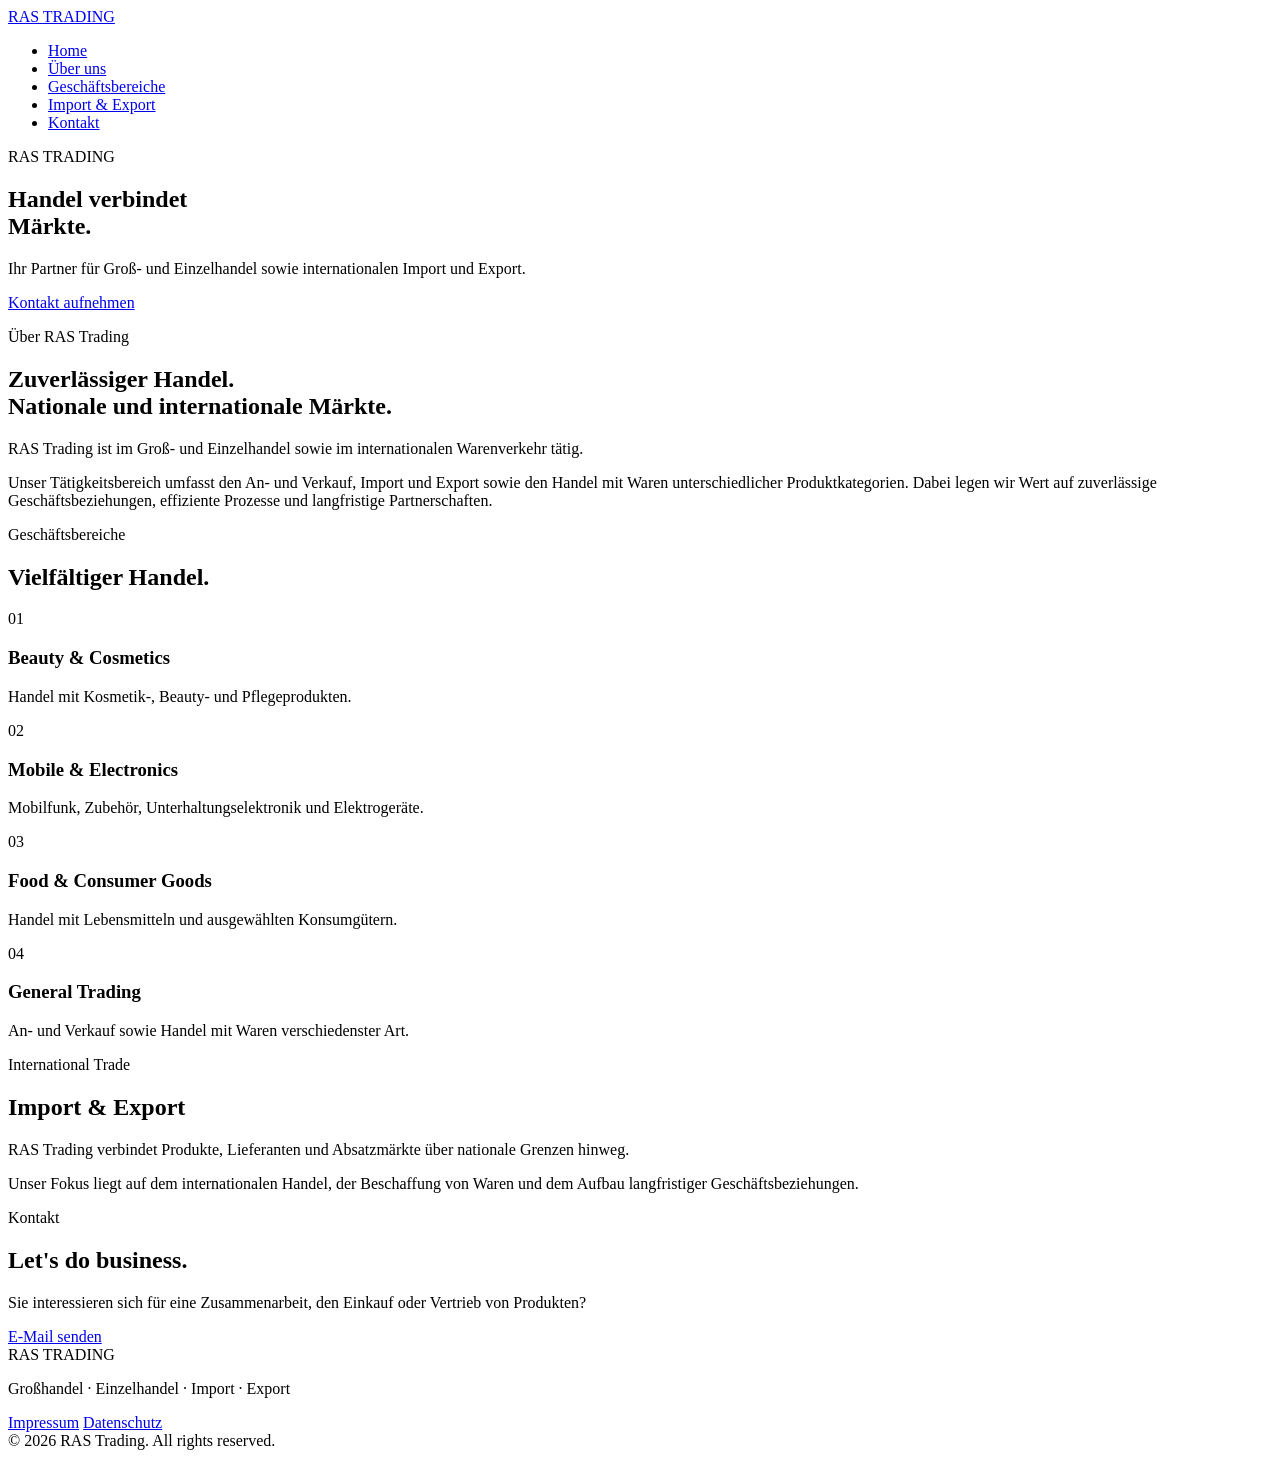
==== index.html @ a93b8334 "Update index.html" ====
<!DOCTYPE html>
<html lang="de">

<head>
    <meta charset="UTF-8">
    <meta name="viewport" content="width=device-width, initial-scale=1.0">

    <title>RAS Trading | Großhandel, Einzelhandel, Import & Export</title>

    <meta name="description"
          content="RAS Trading – Groß- und Einzelhandel sowie Import und Export von Kosmetik, Mobilfunk, Elektrogeräten, Lebensmitteln und Waren aller Art.">

    <link rel="stylesheet" href="css/style.css">
</head>

<body>

<header class="header">
    <div class="container nav">

        <a href="#" class="logo">
            RAS <span>TRADING</span>
        </a>

        <nav>
            <ul class="nav-links">
                <li><a href="#home">Home</a></li>
                <li><a href="#about">Über uns</a></li>
                <li><a href="#services">Geschäftsbereiche</a></li>
                <li><a href="#trade">Import & Export</a></li>
                <li><a href="#contact">Kontakt</a></li>
            </ul>
        </nav>

    </div>
</header>


<main>

    <!-- HERO -->

    <section id="home" class="hero">

        <div class="container hero-content">

            <p class="eyebrow">
                RAS TRADING
            </p>

            <h1>
                Handel verbindet<br>
                Märkte.
            </h1>

            <p class="hero-description">
                Ihr Partner für Groß- und Einzelhandel sowie
                internationalen Import und Export.
            </p>

            <a href="#contact" class="button">
                Kontakt aufnehmen
            </a>

        </div>

    </section>


    <!-- ABOUT -->

    <section id="about" class="section">

        <div class="container narrow">

            <p class="section-label">
                Über RAS Trading
            </p>

            <h2>
                Zuverlässiger Handel.<br>
                Nationale und internationale Märkte.
            </h2>

            <p class="large-text">
                RAS Trading ist im Groß- und Einzelhandel sowie im
                internationalen Warenverkehr tätig.
            </p>

            <p>
                Unser Tätigkeitsbereich umfasst den An- und Verkauf,
                Import und Export sowie den Handel mit Waren
                unterschiedlicher Produktkategorien. Dabei legen wir
                Wert auf zuverlässige Geschäftsbeziehungen,
                effiziente Prozesse und langfristige Partnerschaften.
            </p>

        </div>

    </section>


    <!-- SERVICES -->

    <section id="services" class="section light">

        <div class="container">

            <p class="section-label">
                Geschäftsbereiche
            </p>

            <h2>
                Vielfältiger Handel.
            </h2>


            <div class="cards">

                <div class="card">
                    <span class="card-number">01</span>
                    <h3>Beauty & Cosmetics</h3>
                    <p>
                        Handel mit Kosmetik-, Beauty- und Pflegeprodukten.
                    </p>
                </div>


                <div class="card">
                    <span class="card-number">02</span>
                    <h3>Mobile & Electronics</h3>
                    <p>
                        Mobilfunk, Zubehör, Unterhaltungselektronik
                        und Elektrogeräte.
                    </p>
                </div>


                <div class="card">
                    <span class="card-number">03</span>
                    <h3>Food & Consumer Goods</h3>
                    <p>
                        Handel mit Lebensmitteln und ausgewählten
                        Konsumgütern.
                    </p>
                </div>


                <div class="card">
                    <span class="card-number">04</span>
                    <h3>General Trading</h3>
                    <p>
                        An- und Verkauf sowie Handel mit Waren
                        verschiedenster Art.
                    </p>
                </div>

            </div>

        </div>

    </section>


    <!-- IMPORT EXPORT -->

    <section id="trade" class="trade-section">

        <div class="container trade-grid">

            <div>

                <p class="section-label light-label">
                    International Trade
                </p>

                <h2>
                    Import & Export
                </h2>

            </div>

            <div>

                <p>
                    RAS Trading verbindet Produkte, Lieferanten und
                    Absatzmärkte über nationale Grenzen hinweg.
                </p>

                <p>
                    Unser Fokus liegt auf dem internationalen Handel,
                    der Beschaffung von Waren und dem Aufbau
                    langfristiger Geschäftsbeziehungen.
                </p>

            </div>

        </div>

    </section>


    <!-- CONTACT -->

    <section id="contact" class="section contact">

        <div class="container narrow">

            <p class="section-label">
                Kontakt
            </p>

            <h2>
                Let's do business.
            </h2>

            <p class="large-text">
                Sie interessieren sich für eine Zusammenarbeit,
                den Einkauf oder Vertrieb von Produkten?
            </p>

            <a href="mailto:info@deine-domain.de"
               class="button dark-button">
                E-Mail senden
            </a>

        </div>

    </section>

</main>


<footer>

    <div class="container footer-content">

        <div>
            <div class="footer-logo">
                RAS TRADING
            </div>

            <p>
                Großhandel · Einzelhandel · Import · Export
            </p>
        </div>


        <div class="footer-links">
            <a href="impressum.html">Impressum</a>
            <a href="datenschutz.html">Datenschutz</a>
        </div>

    </div>


    <div class="container copyright">
        © 2026 RAS Trading. All rights reserved.
    </div>

</footer>

</body>
</html>
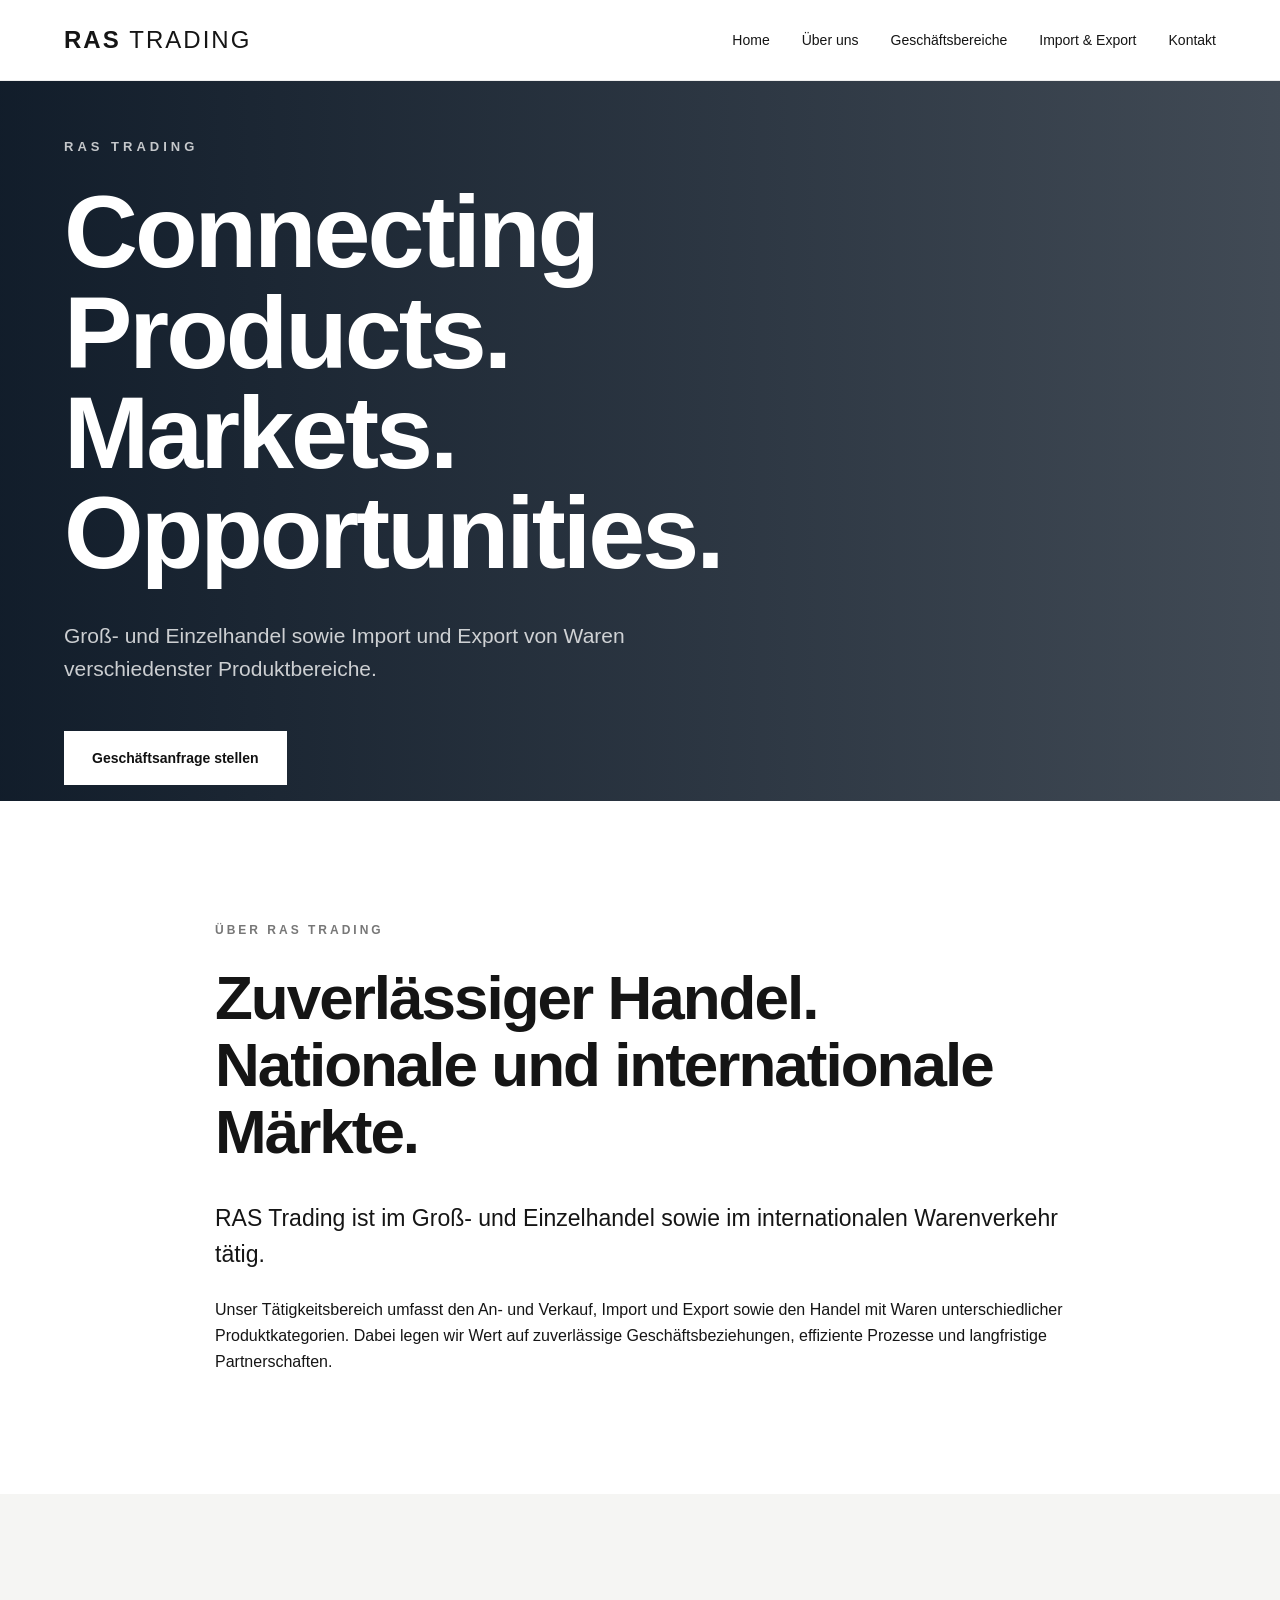
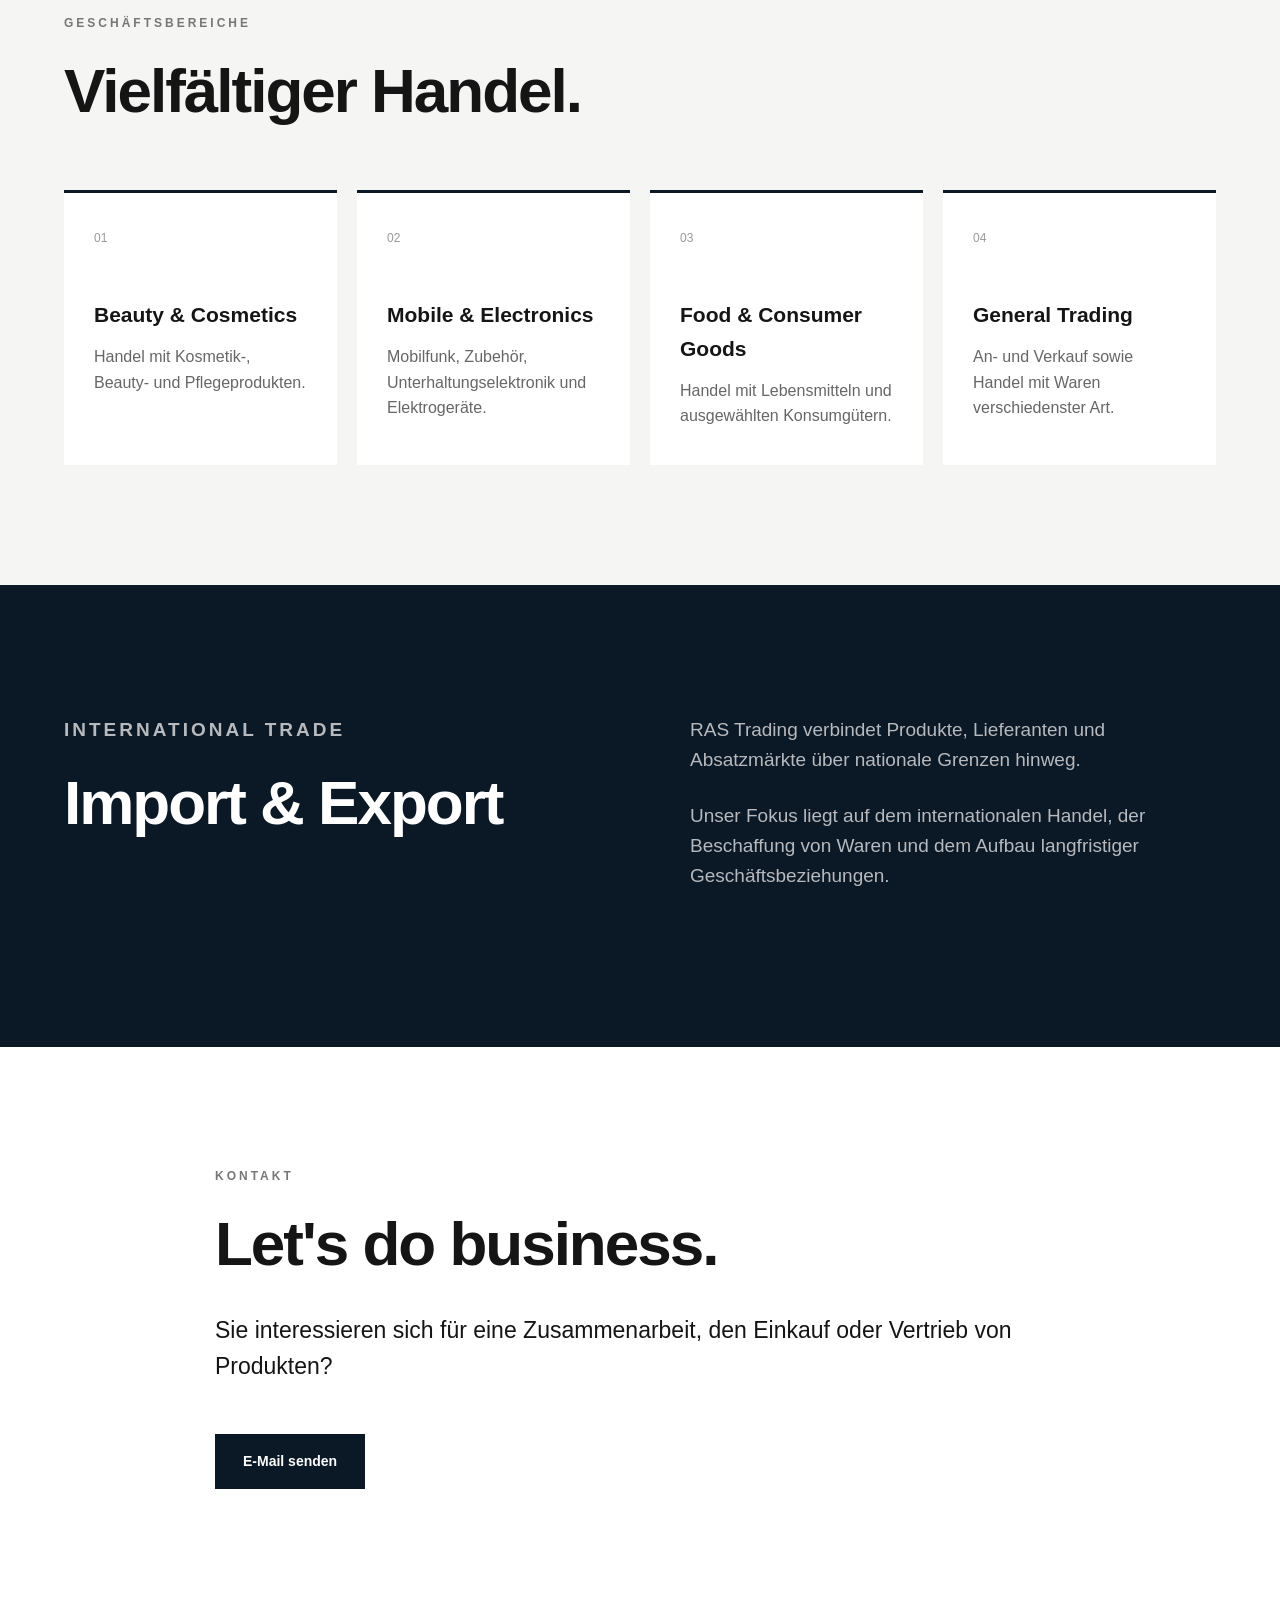
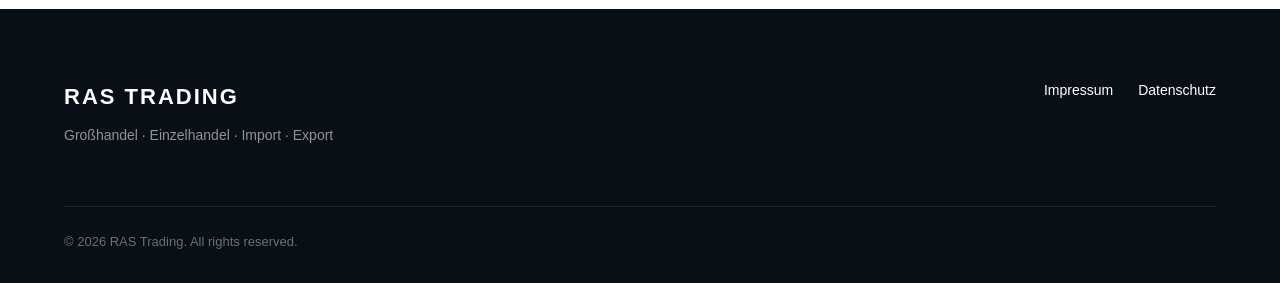
==== commit 691d7a82: "Update index.html" ====
--- a/index.html
+++ b/index.html
@@ -49,17 +49,17 @@
             </p>
 
             <h1>
-                Handel verbindet<br>
-                Märkte.
+                Connecting Products.<br>
+                Markets. Opportunities.
             </h1>
 
             <p class="hero-description">
-                Ihr Partner für Groß- und Einzelhandel sowie
-                internationalen Import und Export.
+                Groß- und Einzelhandel sowie Import und Export
+                von Waren verschiedenster Produktbereiche.
             </p>
 
             <a href="#contact" class="button">
-                Kontakt aufnehmen
+                Geschäftsanfrage stellen
             </a>
 
         </div>
--- a/css/style.css
+++ b/css/style.css
@@ -0,0 +1,417 @@
+/* ===============================
+   BASIC SETTINGS
+================================ */
+
+* {
+    margin: 0;
+    padding: 0;
+    box-sizing: border-box;
+}
+
+html {
+    scroll-behavior: smooth;
+}
+
+body {
+    font-family: Arial, Helvetica, sans-serif;
+    color: #151515;
+    background: #ffffff;
+    line-height: 1.6;
+}
+
+a {
+    text-decoration: none;
+    color: inherit;
+}
+
+.container {
+    width: min(1180px, 90%);
+    margin: 0 auto;
+}
+
+.narrow {
+    max-width: 850px;
+}
+
+
+/* ===============================
+   HEADER
+================================ */
+
+.header {
+    position: sticky;
+    top: 0;
+    width: 100%;
+    z-index: 1000;
+
+    background: rgba(255, 255, 255, 0.96);
+    border-bottom: 1px solid #eeeeee;
+}
+
+.nav {
+    height: 80px;
+
+    display: flex;
+    align-items: center;
+    justify-content: space-between;
+}
+
+.logo {
+    font-size: 24px;
+    font-weight: 700;
+    letter-spacing: 2px;
+}
+
+.logo span {
+    font-weight: 400;
+}
+
+.nav-links {
+    display: flex;
+    gap: 32px;
+    list-style: none;
+}
+
+.nav-links a {
+    font-size: 14px;
+    font-weight: 500;
+}
+
+.nav-links a:hover {
+    opacity: 0.6;
+}
+
+
+/* ===============================
+   HERO
+================================ */
+
+.hero {
+    min-height: 720px;
+
+    display: flex;
+    align-items: center;
+
+    background:
+        linear-gradient(
+            90deg,
+            rgba(8, 20, 34, 0.96),
+            rgba(8, 20, 34, 0.77)
+        );
+
+    color: white;
+}
+
+.hero-content {
+    padding-top: 40px;
+}
+
+.eyebrow {
+    font-size: 13px;
+    font-weight: 600;
+    letter-spacing: 4px;
+
+    margin-bottom: 25px;
+
+    opacity: 0.75;
+}
+
+.hero h1 {
+    font-size: clamp(55px, 8vw, 105px);
+    line-height: 0.98;
+    letter-spacing: -3px;
+
+    max-width: 900px;
+
+    margin-bottom: 35px;
+}
+
+.hero-description {
+    font-size: 21px;
+
+    max-width: 620px;
+
+    color: rgba(255,255,255,0.78);
+
+    margin-bottom: 45px;
+}
+
+
+/* ===============================
+   BUTTONS
+================================ */
+
+.button {
+    display: inline-block;
+
+    background: white;
+    color: #111;
+
+    padding: 16px 28px;
+
+    font-size: 14px;
+    font-weight: 600;
+
+    transition: 0.2s;
+}
+
+.button:hover {
+    transform: translateY(-2px);
+}
+
+.dark-button {
+    background: #0b1826;
+    color: white;
+
+    margin-top: 25px;
+}
+
+
+/* ===============================
+   SECTIONS
+================================ */
+
+.section {
+    padding: 120px 0;
+}
+
+.light {
+    background: #f5f5f3;
+}
+
+.section-label {
+    text-transform: uppercase;
+
+    font-size: 12px;
+    font-weight: 600;
+
+    letter-spacing: 3px;
+
+    margin-bottom: 25px;
+
+    color: #777;
+}
+
+.section h2,
+.trade-section h2 {
+    font-size: clamp(38px, 5vw, 62px);
+
+    line-height: 1.08;
+
+    letter-spacing: -2px;
+
+    margin-bottom: 35px;
+}
+
+.large-text {
+    font-size: 23px;
+
+    line-height: 1.55;
+
+    margin-bottom: 25px;
+}
+
+
+/* ===============================
+   CARDS
+================================ */
+
+.cards {
+    display: grid;
+
+    grid-template-columns:
+        repeat(4, 1fr);
+
+    gap: 20px;
+
+    margin-top: 65px;
+}
+
+.card {
+    background: white;
+
+    padding: 36px 30px;
+
+    min-height: 260px;
+
+    border-top: 3px solid #0b1826;
+
+    transition: 0.25s;
+}
+
+.card:hover {
+    transform: translateY(-6px);
+}
+
+.card-number {
+    display: block;
+
+    font-size: 12px;
+
+    color: #999;
+
+    margin-bottom: 50px;
+}
+
+.card h3 {
+    font-size: 21px;
+
+    margin-bottom: 12px;
+}
+
+.card p {
+    color: #666;
+}
+
+
+/* ===============================
+   TRADE SECTION
+================================ */
+
+.trade-section {
+    background: #0b1826;
+
+    color: white;
+
+    padding: 130px 0;
+}
+
+.trade-grid {
+    display: grid;
+
+    grid-template-columns: 1fr 1fr;
+
+    gap: 100px;
+}
+
+.trade-grid p {
+    font-size: 19px;
+
+    color: rgba(255,255,255,0.7);
+
+    margin-bottom: 25px;
+}
+
+.light-label {
+    color: rgba(255,255,255,0.5);
+}
+
+
+/* ===============================
+   CONTACT
+================================ */
+
+.contact {
+    text-align: left;
+}
+
+
+/* ===============================
+   FOOTER
+================================ */
+
+footer {
+    background: #090f16;
+
+    color: white;
+
+    padding: 70px 0 30px;
+}
+
+.footer-content {
+    display: flex;
+
+    justify-content: space-between;
+
+    gap: 40px;
+
+    margin-bottom: 60px;
+}
+
+.footer-logo {
+    font-size: 22px;
+
+    font-weight: bold;
+
+    letter-spacing: 2px;
+
+    margin-bottom: 10px;
+}
+
+footer p {
+    color: rgba(255,255,255,0.55);
+
+    font-size: 14px;
+}
+
+.footer-links {
+    display: flex;
+
+    gap: 25px;
+
+    font-size: 14px;
+}
+
+.copyright {
+    padding-top: 25px;
+
+    border-top:
+        1px solid rgba(255,255,255,0.1);
+
+    color: rgba(255,255,255,0.4);
+
+    font-size: 13px;
+}
+
+
+/* ===============================
+   RESPONSIVE
+================================ */
+
+@media (max-width: 900px) {
+
+    .cards {
+        grid-template-columns:
+            repeat(2, 1fr);
+    }
+
+    .trade-grid {
+        grid-template-columns: 1fr;
+
+        gap: 30px;
+    }
+
+}
+
+
+@media (max-width: 700px) {
+
+    .nav-links {
+        display: none;
+    }
+
+    .nav {
+        height: 65px;
+    }
+
+    .hero {
+        min-height: 620px;
+    }
+
+    .hero h1 {
+        letter-spacing: -2px;
+    }
+
+    .section {
+        padding: 80px 0;
+    }
+
+    .cards {
+        grid-template-columns: 1fr;
+    }
+
+    .footer-content {
+        flex-direction: column;
+    }
+
+}
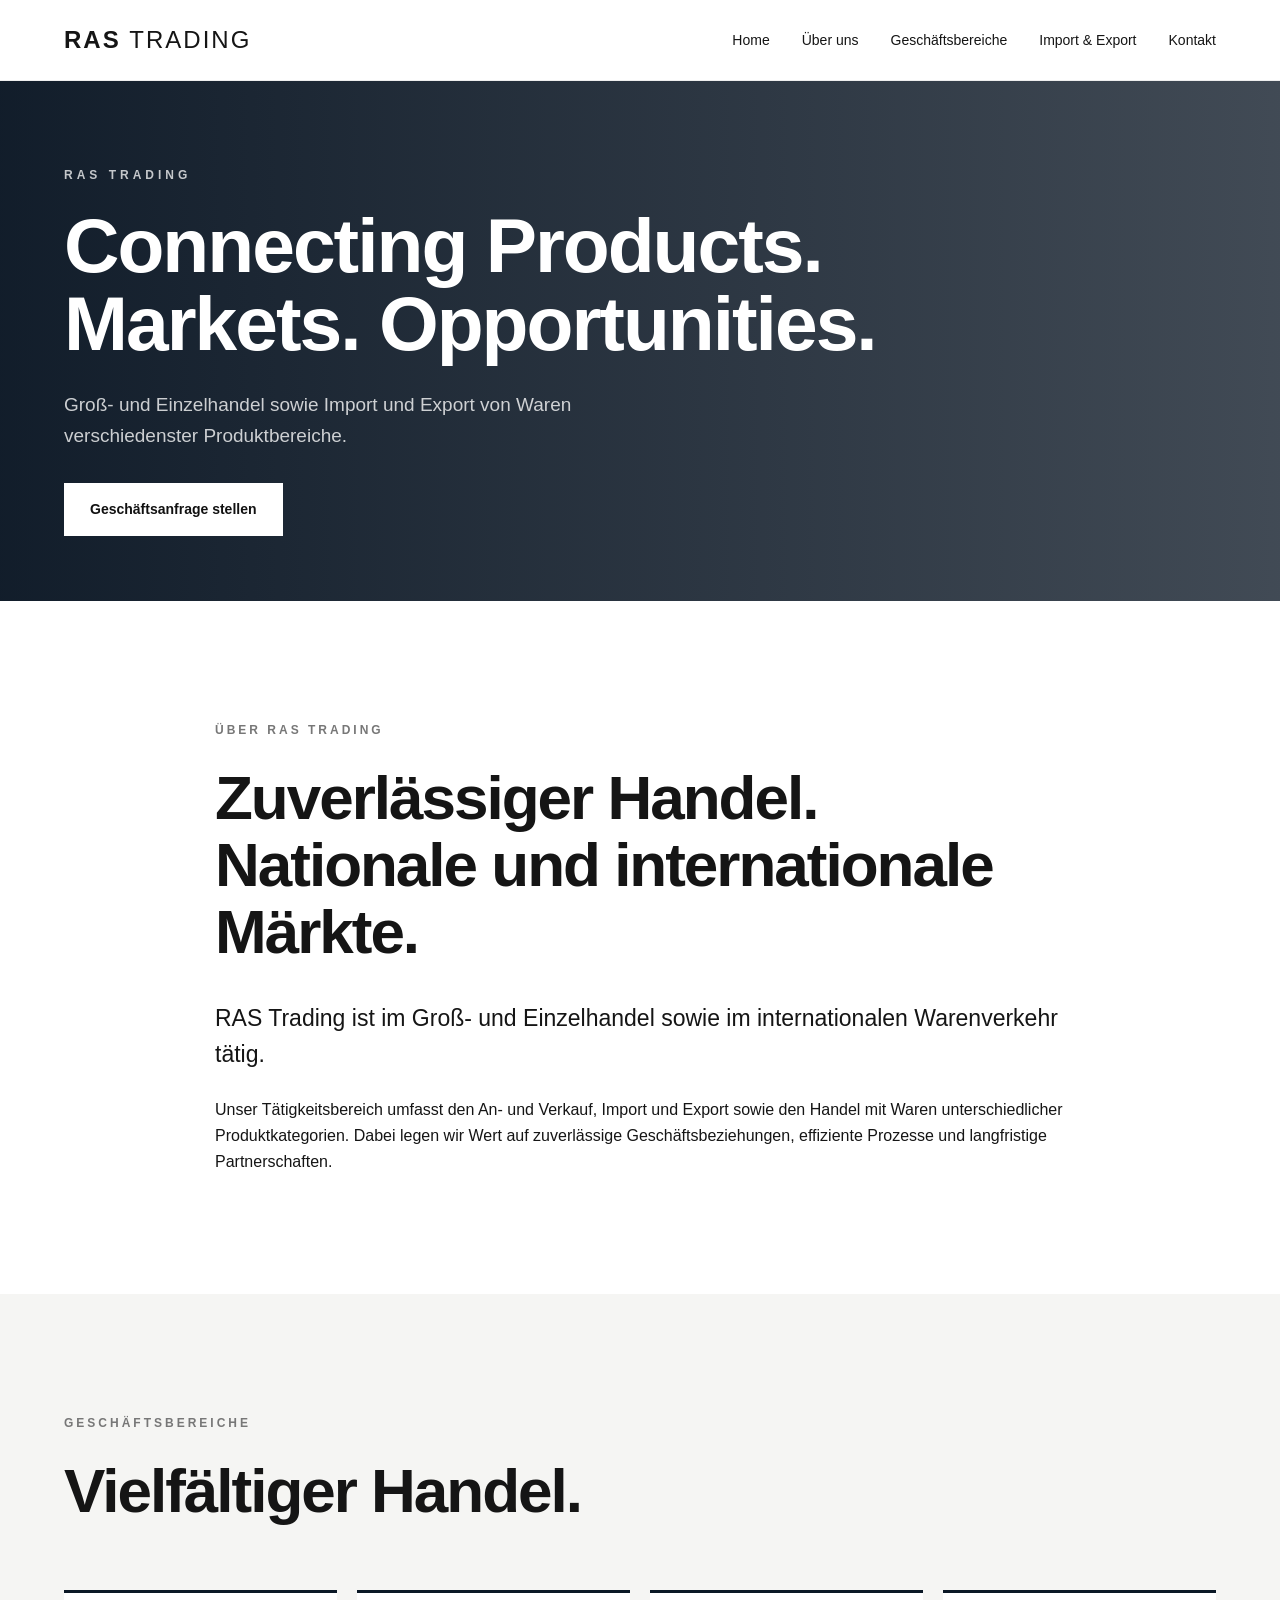
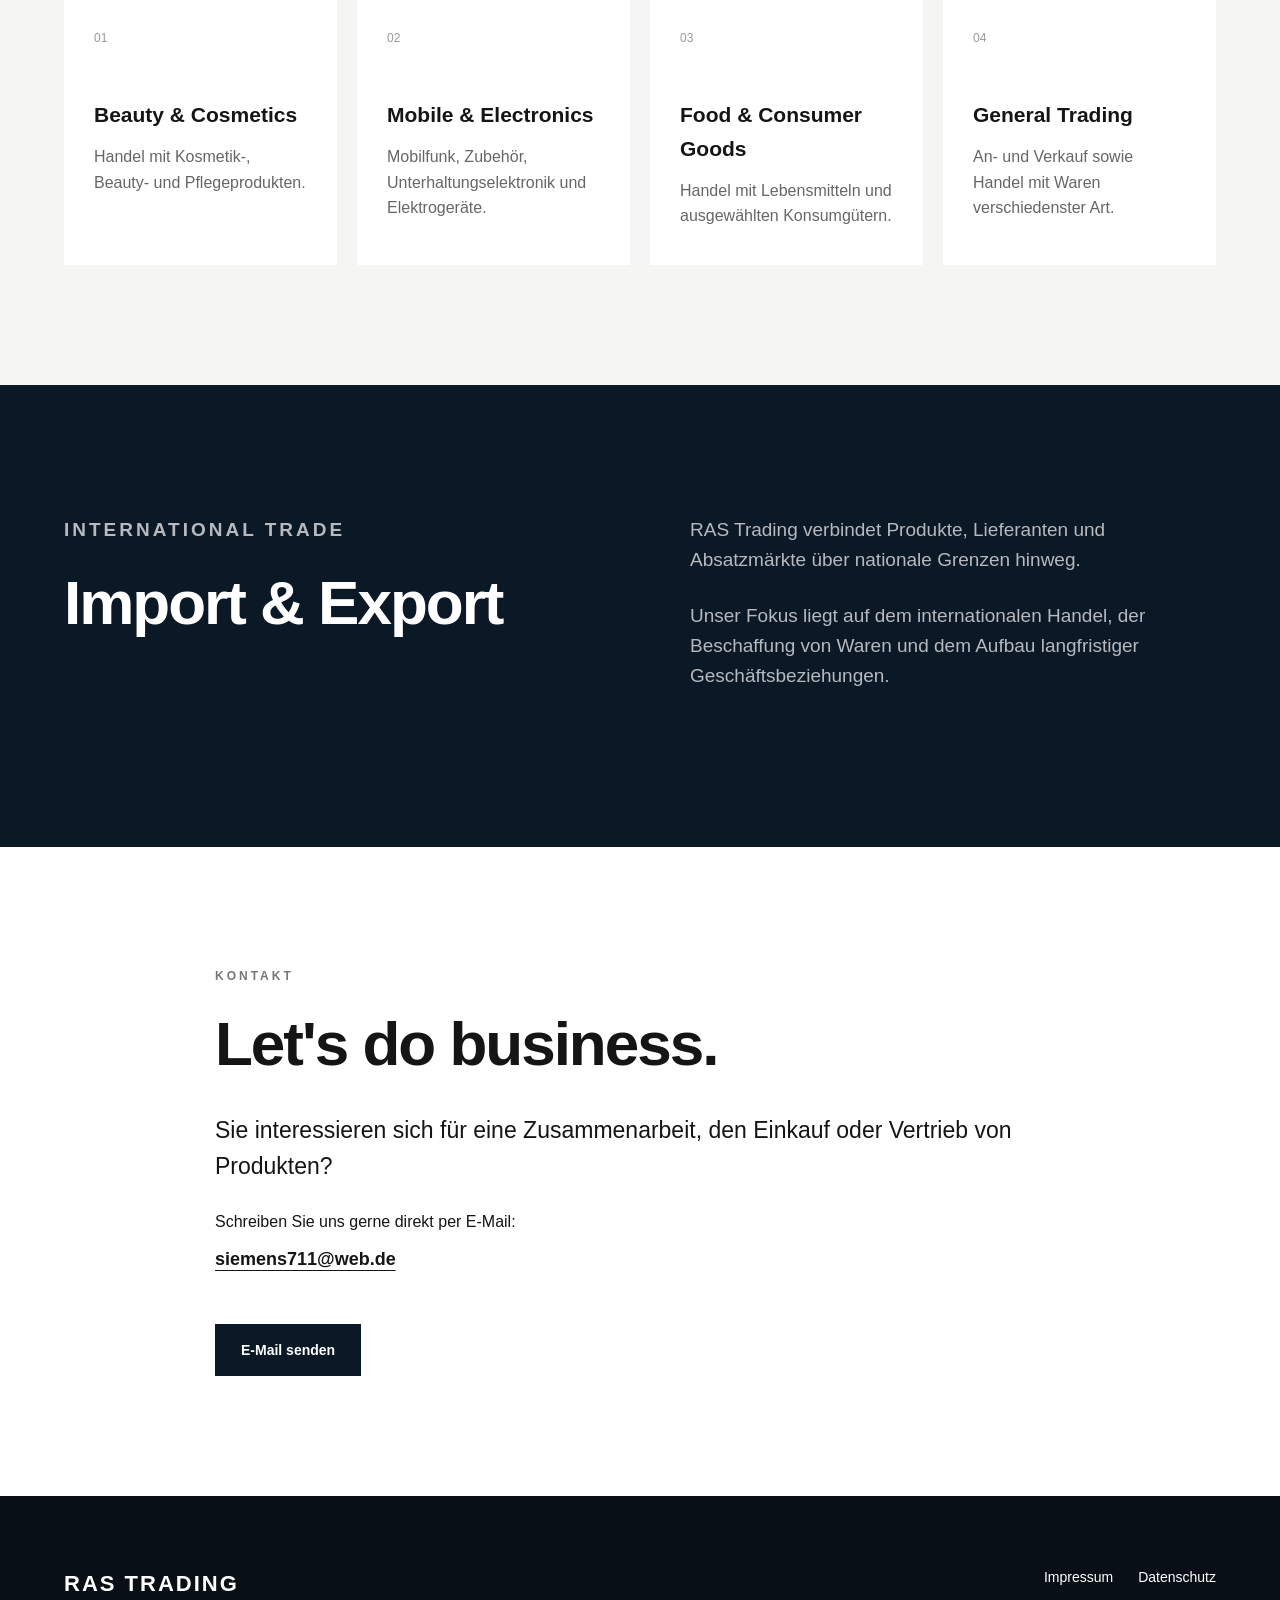
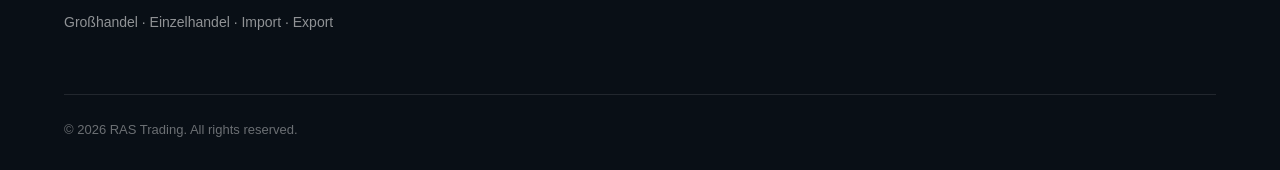
==== commit 80ba52ce: "Update index.html" ====
--- a/index.html
+++ b/index.html
@@ -16,9 +16,10 @@
 <body>
 
 <header class="header">
+
     <div class="container nav">
 
-        <a href="#" class="logo">
+        <a href="#home" class="logo">
             RAS <span>TRADING</span>
         </a>
 
@@ -33,6 +34,7 @@
         </nav>
 
     </div>
+
 </header>
 
 
@@ -114,12 +116,13 @@
                 Vielfältiger Handel.
             </h2>
 
-
             <div class="cards">
 
                 <div class="card">
                     <span class="card-number">01</span>
+
                     <h3>Beauty & Cosmetics</h3>
+
                     <p>
                         Handel mit Kosmetik-, Beauty- und Pflegeprodukten.
                     </p>
@@ -128,7 +131,9 @@
 
                 <div class="card">
                     <span class="card-number">02</span>
+
                     <h3>Mobile & Electronics</h3>
+
                     <p>
                         Mobilfunk, Zubehör, Unterhaltungselektronik
                         und Elektrogeräte.
@@ -138,7 +143,9 @@
 
                 <div class="card">
                     <span class="card-number">03</span>
+
                     <h3>Food & Consumer Goods</h3>
+
                     <p>
                         Handel mit Lebensmitteln und ausgewählten
                         Konsumgütern.
@@ -148,7 +155,9 @@
 
                 <div class="card">
                     <span class="card-number">04</span>
+
                     <h3>General Trading</h3>
+
                     <p>
                         An- und Verkauf sowie Handel mit Waren
                         verschiedenster Art.
@@ -162,7 +171,7 @@
     </section>
 
 
-    <!-- IMPORT EXPORT -->
+    <!-- IMPORT & EXPORT -->
 
     <section id="trade" class="trade-section">
 
@@ -179,6 +188,7 @@
                 </h2>
 
             </div>
+
 
             <div>
 
@@ -219,8 +229,26 @@
                 den Einkauf oder Vertrieb von Produkten?
             </p>
 
-            <a href="mailto:info@deine-domain.de"
-               class="button dark-button">
+            <p>
+                Schreiben Sie uns gerne direkt per E-Mail:
+            </p>
+
+            <p style="margin-top: 10px; margin-bottom: 25px;">
+
+                <a
+                    href="mailto:siemens711@web.de"
+                    style="font-size: 18px; font-weight: 600; text-decoration: underline; text-underline-offset: 5px;"
+                >
+                    siemens711@web.de
+                </a>
+
+            </p>
+
+
+            <a
+                href="mailto:siemens711@web.de?subject=Geschäftsanfrage%20an%20RAS%20Trading"
+                class="button dark-button"
+            >
                 E-Mail senden
             </a>
 
@@ -236,6 +264,7 @@
     <div class="container footer-content">
 
         <div>
+
             <div class="footer-logo">
                 RAS TRADING
             </div>
@@ -243,12 +272,20 @@
             <p>
                 Großhandel · Einzelhandel · Import · Export
             </p>
+
         </div>
 
 
         <div class="footer-links">
-            <a href="impressum.html">Impressum</a>
-            <a href="datenschutz.html">Datenschutz</a>
+
+            <a href="impressum.html">
+                Impressum
+            </a>
+
+            <a href="datenschutz.html">
+                Datenschutz
+            </a>
+
         </div>
 
     </div>
@@ -260,5 +297,7 @@
 
 </footer>
 
+
 </body>
+
 </html>
--- a/css/style.css
+++ b/css/style.css
@@ -87,7 +87,7 @@
 ================================ */
 
 .hero {
-    min-height: 720px;
+    min-height: 520px;
 
     display: flex;
     align-items: center;
@@ -103,37 +103,37 @@
 }
 
 .hero-content {
-    padding-top: 40px;
+    padding-top: 20px;
 }
 
 .eyebrow {
-    font-size: 13px;
+    font-size: 12px;
     font-weight: 600;
     letter-spacing: 4px;
 
-    margin-bottom: 25px;
+    margin-bottom: 20px;
 
     opacity: 0.75;
 }
 
 .hero h1 {
-    font-size: clamp(55px, 8vw, 105px);
-    line-height: 0.98;
-    letter-spacing: -3px;
+    font-size: clamp(42px, 6vw, 78px);
+    line-height: 1.02;
+    letter-spacing: -2px;
 
     max-width: 900px;
 
-    margin-bottom: 35px;
+    margin-bottom: 28px;
 }
 
 .hero-description {
-    font-size: 21px;
+    font-size: 19px;
 
     max-width: 620px;
 
-    color: rgba(255,255,255,0.78);
-
-    margin-bottom: 45px;
+    color: rgba(255, 255, 255, 0.78);
+
+    margin-bottom: 32px;
 }
 
 
@@ -147,7 +147,7 @@
     background: white;
     color: #111;
 
-    padding: 16px 28px;
+    padding: 15px 26px;
 
     font-size: 14px;
     font-weight: 600;
@@ -219,8 +219,7 @@
 .cards {
     display: grid;
 
-    grid-template-columns:
-        repeat(4, 1fr);
+    grid-template-columns: repeat(4, 1fr);
 
     gap: 20px;
 
@@ -287,13 +286,13 @@
 .trade-grid p {
     font-size: 19px;
 
-    color: rgba(255,255,255,0.7);
+    color: rgba(255, 255, 255, 0.7);
 
     margin-bottom: 25px;
 }
 
 .light-label {
-    color: rgba(255,255,255,0.5);
+    color: rgba(255, 255, 255, 0.5);
 }
 
 
@@ -339,7 +338,7 @@
 }
 
 footer p {
-    color: rgba(255,255,255,0.55);
+    color: rgba(255, 255, 255, 0.55);
 
     font-size: 14px;
 }
@@ -355,10 +354,9 @@
 .copyright {
     padding-top: 25px;
 
-    border-top:
-        1px solid rgba(255,255,255,0.1);
-
-    color: rgba(255,255,255,0.4);
+    border-top: 1px solid rgba(255, 255, 255, 0.1);
+
+    color: rgba(255, 255, 255, 0.4);
 
     font-size: 13px;
 }
@@ -371,8 +369,7 @@
 @media (max-width: 900px) {
 
     .cards {
-        grid-template-columns:
-            repeat(2, 1fr);
+        grid-template-columns: repeat(2, 1fr);
     }
 
     .trade-grid {
@@ -395,11 +392,16 @@
     }
 
     .hero {
-        min-height: 620px;
+        min-height: 460px;
     }
 
     .hero h1 {
-        letter-spacing: -2px;
+        font-size: clamp(38px, 11vw, 56px);
+        letter-spacing: -1.5px;
+    }
+
+    .hero-description {
+        font-size: 17px;
     }
 
     .section {
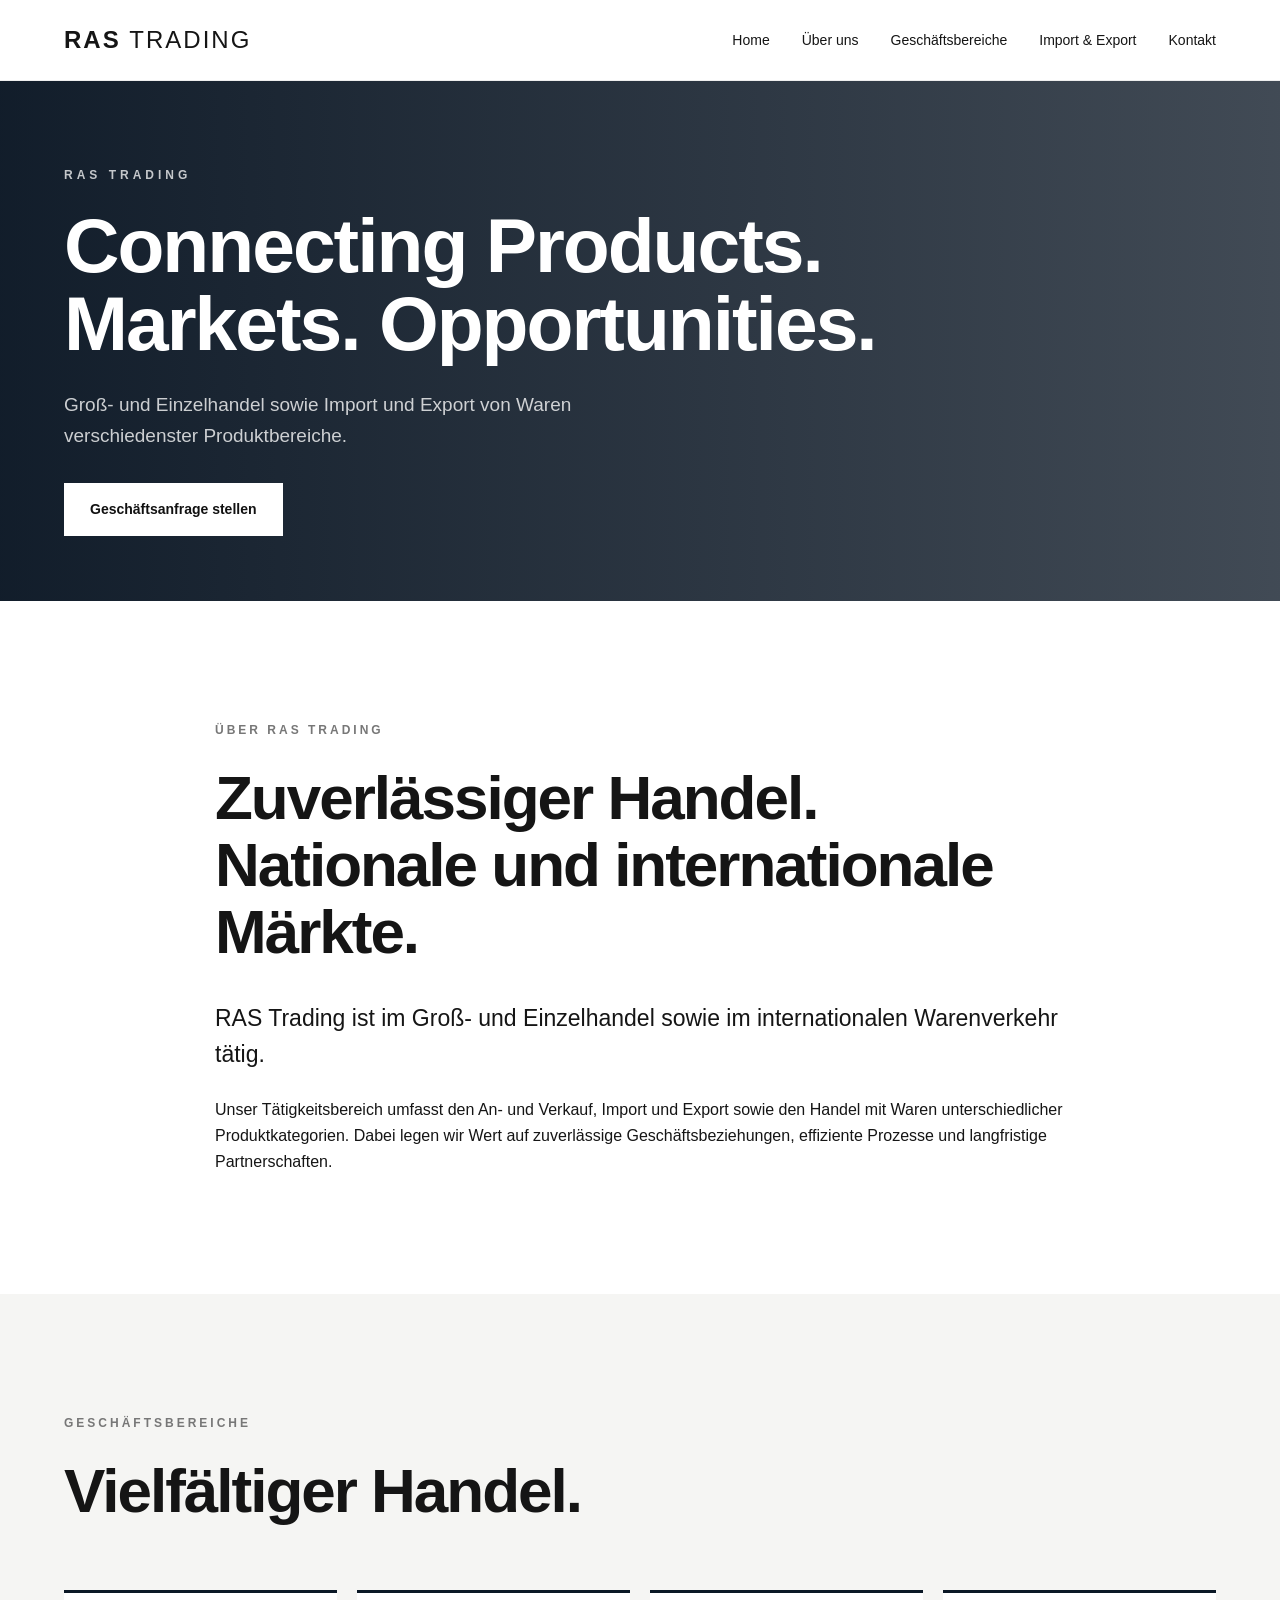
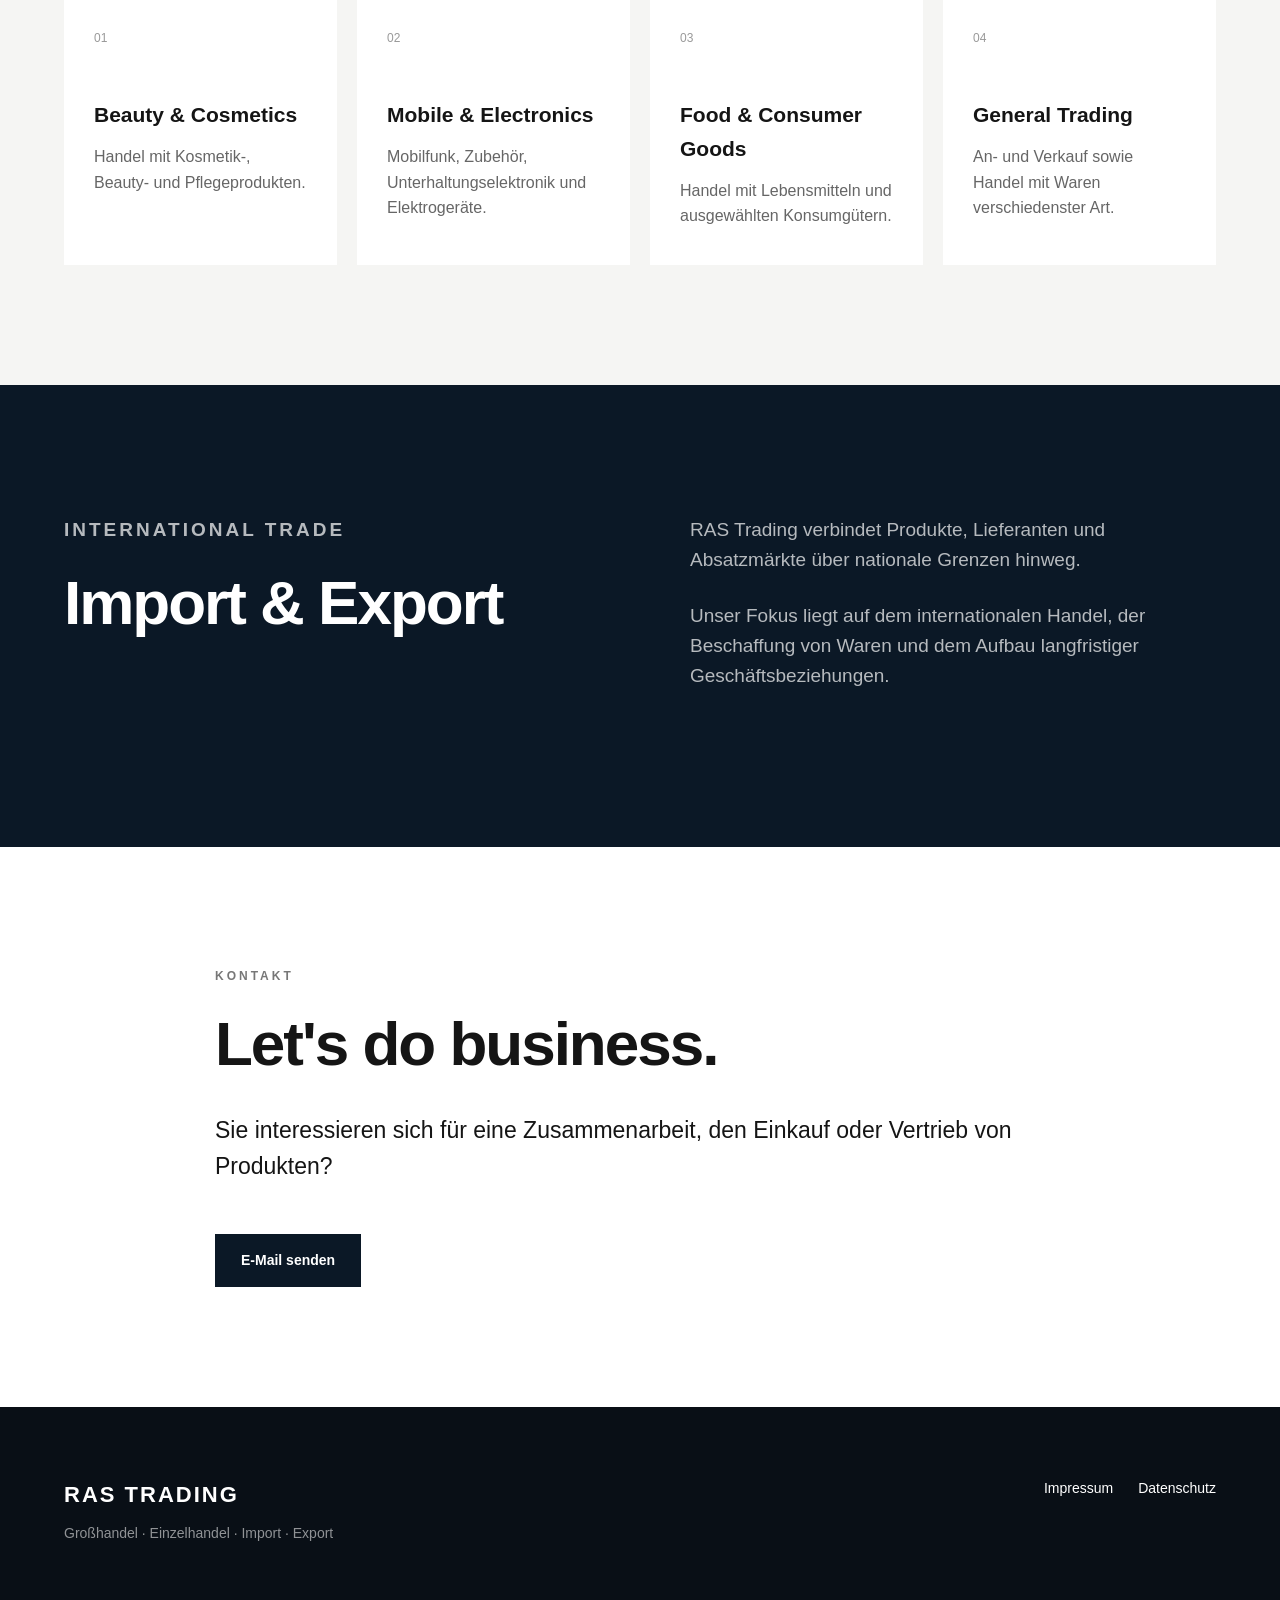
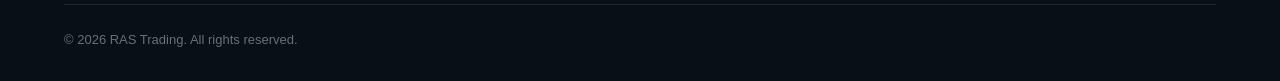
==== commit 22485da0: "Update index.html" ====
--- a/index.html
+++ b/index.html
@@ -229,22 +229,6 @@
                 den Einkauf oder Vertrieb von Produkten?
             </p>
 
-            <p>
-                Schreiben Sie uns gerne direkt per E-Mail:
-            </p>
-
-            <p style="margin-top: 10px; margin-bottom: 25px;">
-
-                <a
-                    href="mailto:siemens711@web.de"
-                    style="font-size: 18px; font-weight: 600; text-decoration: underline; text-underline-offset: 5px;"
-                >
-                    siemens711@web.de
-                </a>
-
-            </p>
-
-
             <a
                 href="mailto:siemens711@web.de?subject=Geschäftsanfrage%20an%20RAS%20Trading"
                 class="button dark-button"
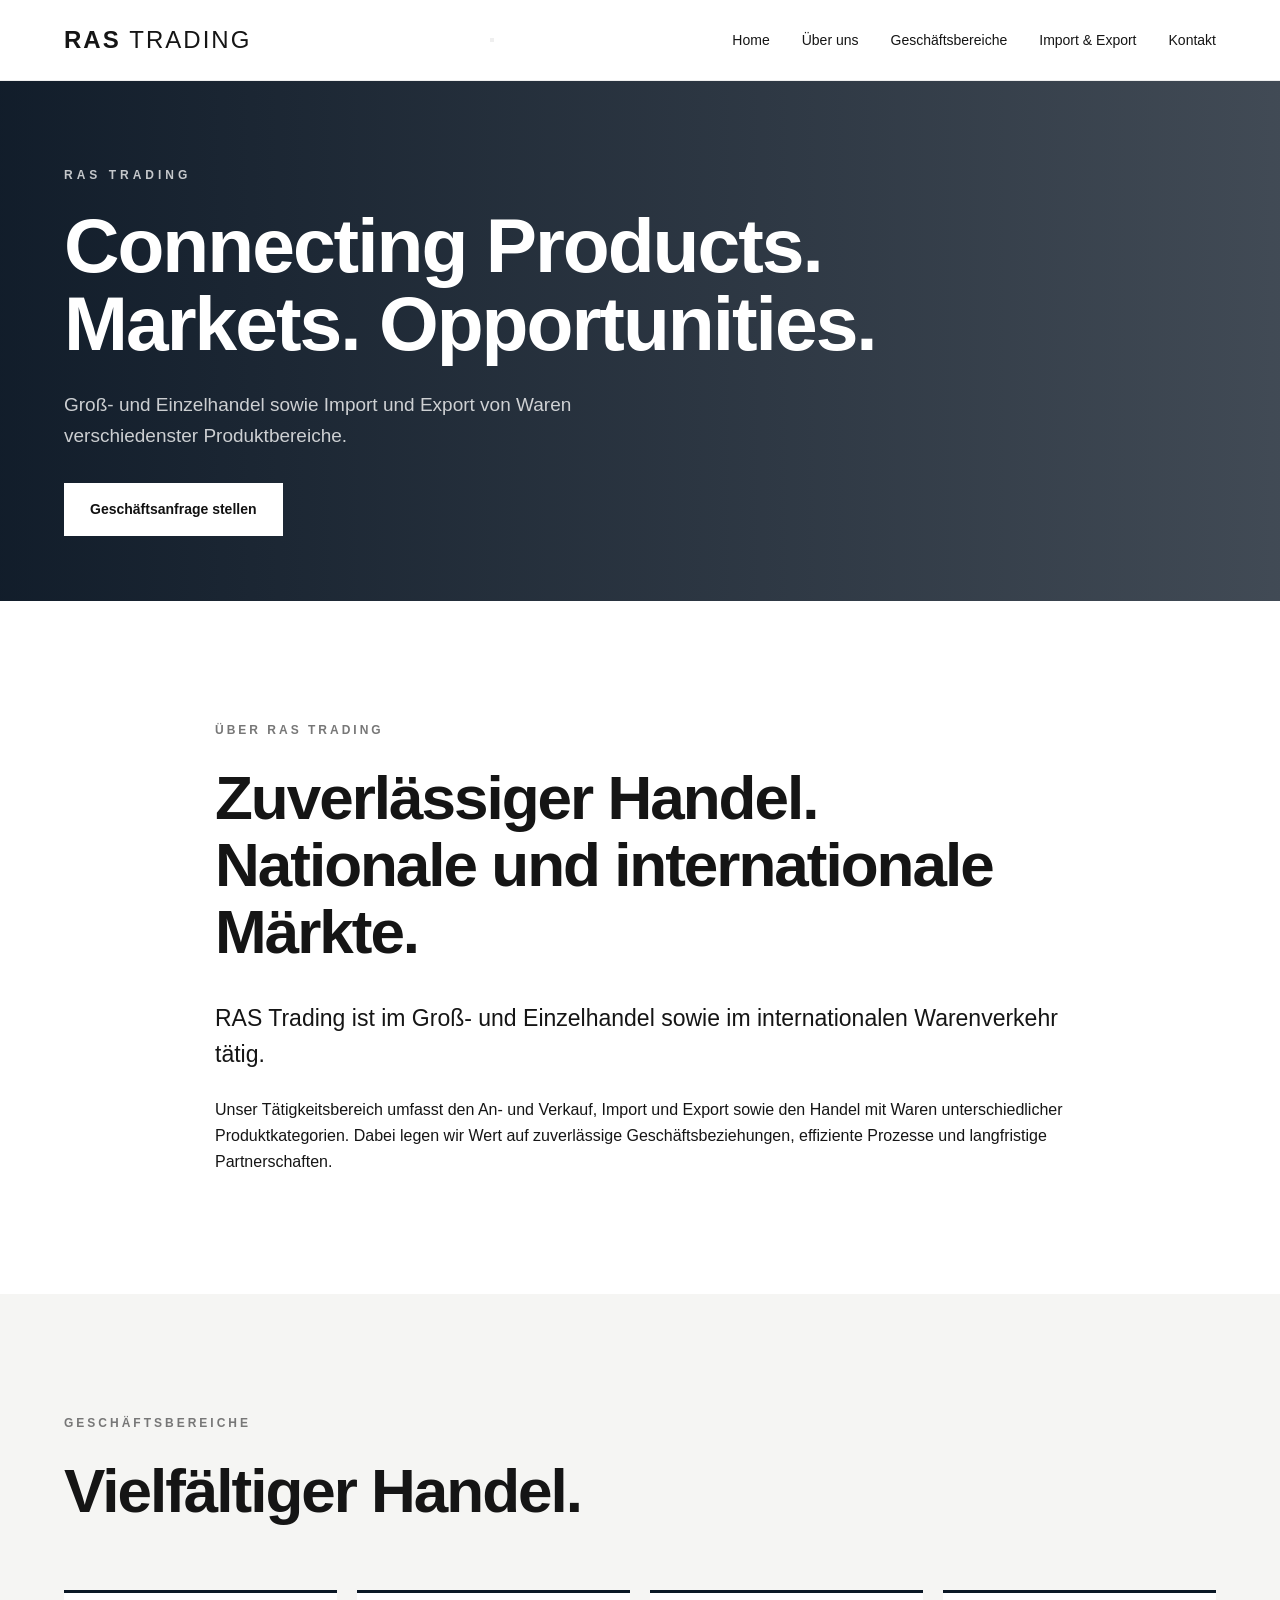
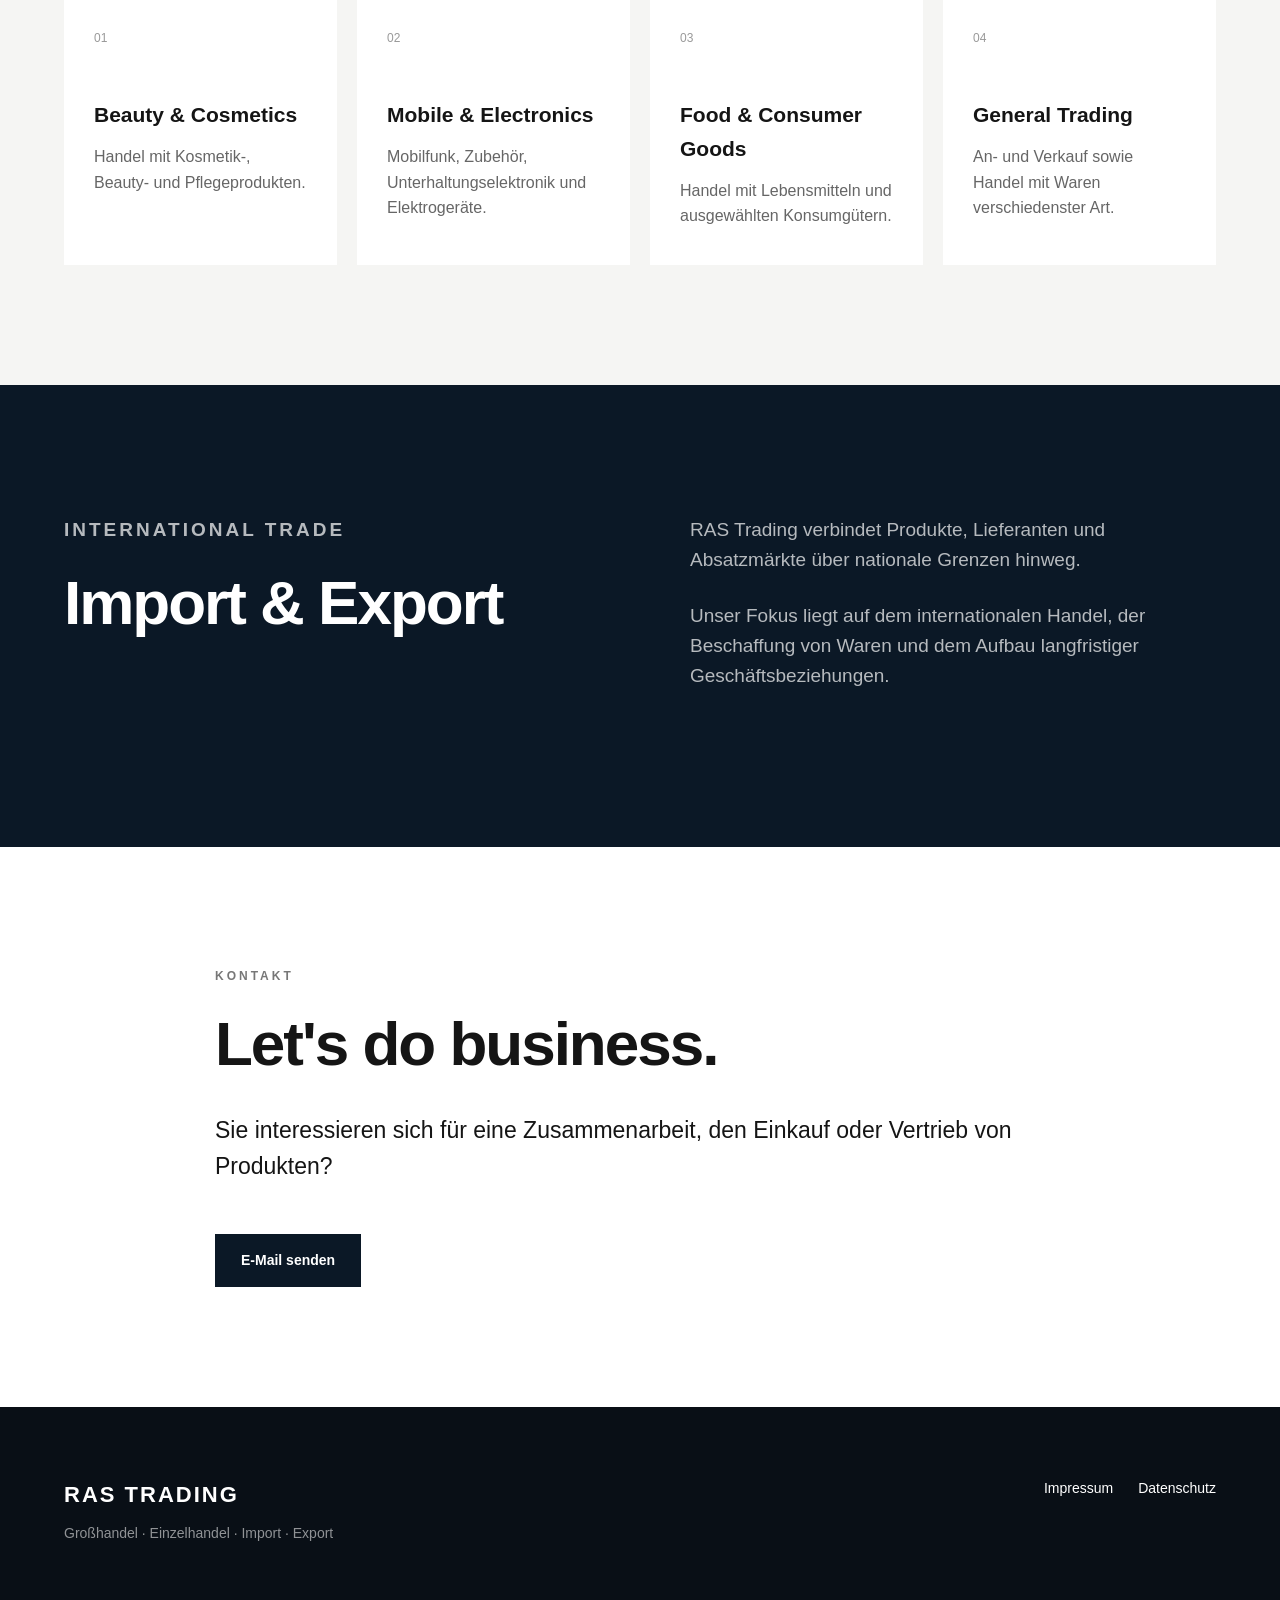
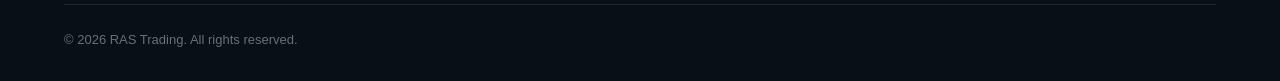
==== commit e8a500a8: "Update index.html" ====
--- a/index.html
+++ b/index.html
@@ -13,7 +13,9 @@
     <link rel="stylesheet" href="css/style.css">
 </head>
 
+
 <body>
+
 
 <header class="header">
 
@@ -23,14 +25,45 @@
             RAS <span>TRADING</span>
         </a>
 
-        <nav>
+
+        <button
+            class="menu-toggle"
+            id="menu-toggle"
+            aria-label="Menü öffnen"
+            aria-expanded="false"
+        >
+            <span></span>
+            <span></span>
+            <span></span>
+        </button>
+
+
+        <nav class="main-nav" id="main-nav">
+
             <ul class="nav-links">
-                <li><a href="#home">Home</a></li>
-                <li><a href="#about">Über uns</a></li>
-                <li><a href="#services">Geschäftsbereiche</a></li>
-                <li><a href="#trade">Import & Export</a></li>
-                <li><a href="#contact">Kontakt</a></li>
+
+                <li>
+                    <a href="#home">Home</a>
+                </li>
+
+                <li>
+                    <a href="#about">Über uns</a>
+                </li>
+
+                <li>
+                    <a href="#services">Geschäftsbereiche</a>
+                </li>
+
+                <li>
+                    <a href="#trade">Import & Export</a>
+                </li>
+
+                <li>
+                    <a href="#contact">Kontakt</a>
+                </li>
+
             </ul>
+
         </nav>
 
     </div>
@@ -38,7 +71,9 @@
 </header>
 
 
+
 <main>
+
 
     <!-- HERO -->
 
@@ -60,13 +95,14 @@
                 von Waren verschiedenster Produktbereiche.
             </p>
 
-            <a href="#contact" class="button">
+            <a href="#contact" class="button hero-button">
                 Geschäftsanfrage stellen
             </a>
 
         </div>
 
     </section>
+
 
 
     <!-- ABOUT -->
@@ -102,6 +138,7 @@
     </section>
 
 
+
     <!-- SERVICES -->
 
     <section id="services" class="section light">
@@ -116,54 +153,84 @@
                 Vielfältiger Handel.
             </h2>
 
+
             <div class="cards">
 
+
                 <div class="card">
-                    <span class="card-number">01</span>
-
-                    <h3>Beauty & Cosmetics</h3>
+
+                    <span class="card-number">
+                        01
+                    </span>
+
+                    <h3>
+                        Beauty & Cosmetics
+                    </h3>
 
                     <p>
                         Handel mit Kosmetik-, Beauty- und Pflegeprodukten.
                     </p>
+
                 </div>
 
 
+
                 <div class="card">
-                    <span class="card-number">02</span>
-
-                    <h3>Mobile & Electronics</h3>
+
+                    <span class="card-number">
+                        02
+                    </span>
+
+                    <h3>
+                        Mobile & Electronics
+                    </h3>
 
                     <p>
                         Mobilfunk, Zubehör, Unterhaltungselektronik
                         und Elektrogeräte.
                     </p>
+
                 </div>
 
 
+
                 <div class="card">
-                    <span class="card-number">03</span>
-
-                    <h3>Food & Consumer Goods</h3>
+
+                    <span class="card-number">
+                        03
+                    </span>
+
+                    <h3>
+                        Food & Consumer Goods
+                    </h3>
 
                     <p>
                         Handel mit Lebensmitteln und ausgewählten
                         Konsumgütern.
                     </p>
+
                 </div>
 
 
+
                 <div class="card">
-                    <span class="card-number">04</span>
-
-                    <h3>General Trading</h3>
+
+                    <span class="card-number">
+                        04
+                    </span>
+
+                    <h3>
+                        General Trading
+                    </h3>
 
                     <p>
                         An- und Verkauf sowie Handel mit Waren
                         verschiedenster Art.
                     </p>
+
                 </div>
 
+
             </div>
 
         </div>
@@ -171,11 +238,13 @@
     </section>
 
 
+
     <!-- IMPORT & EXPORT -->
 
     <section id="trade" class="trade-section">
 
         <div class="container trade-grid">
+
 
             <div>
 
@@ -190,7 +259,7 @@
             </div>
 
 
-            <div>
+            <div class="trade-text">
 
                 <p>
                     RAS Trading verbindet Produkte, Lieferanten und
@@ -205,9 +274,11 @@
 
             </div>
 
-        </div>
-
-    </section>
+
+        </div>
+
+    </section>
+
 
 
     <!-- CONTACT -->
@@ -240,12 +311,15 @@
 
     </section>
 
+
 </main>
 
 
+
 <footer>
 
     <div class="container footer-content">
+
 
         <div>
 
@@ -272,6 +346,7 @@
 
         </div>
 
+
     </div>
 
 
@@ -282,6 +357,41 @@
 </footer>
 
 
+
+<script>
+
+    const menuToggle = document.getElementById("menu-toggle");
+    const mainNav = document.getElementById("main-nav");
+    const navLinks = document.querySelectorAll(".nav-links a");
+
+
+    menuToggle.addEventListener("click", function () {
+
+        mainNav.classList.toggle("open");
+        menuToggle.classList.toggle("active");
+
+        const isOpen = mainNav.classList.contains("open");
+
+        menuToggle.setAttribute("aria-expanded", isOpen);
+
+    });
+
+
+    navLinks.forEach(function (link) {
+
+        link.addEventListener("click", function () {
+
+            mainNav.classList.remove("open");
+            menuToggle.classList.remove("active");
+            menuToggle.setAttribute("aria-expanded", "false");
+
+        });
+
+    });
+
+</script>
+
+
 </body>
 
 </html>
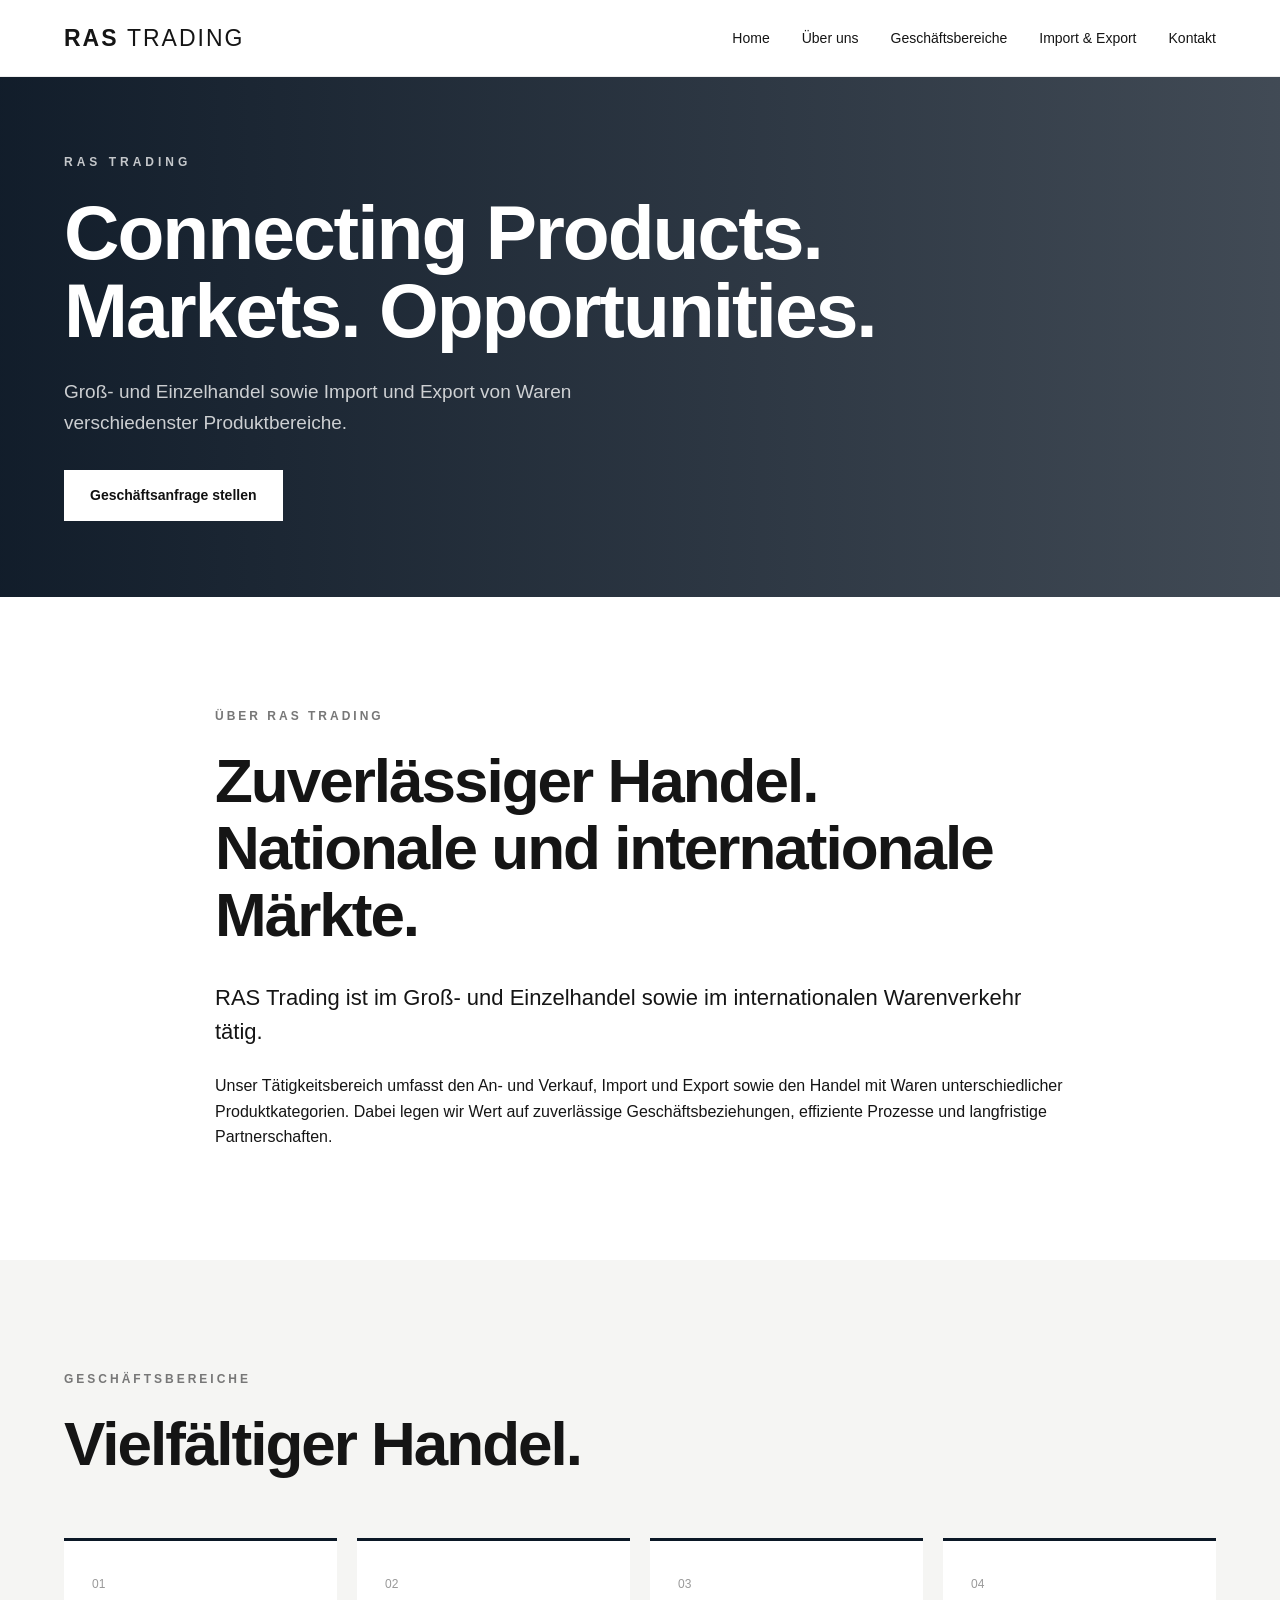
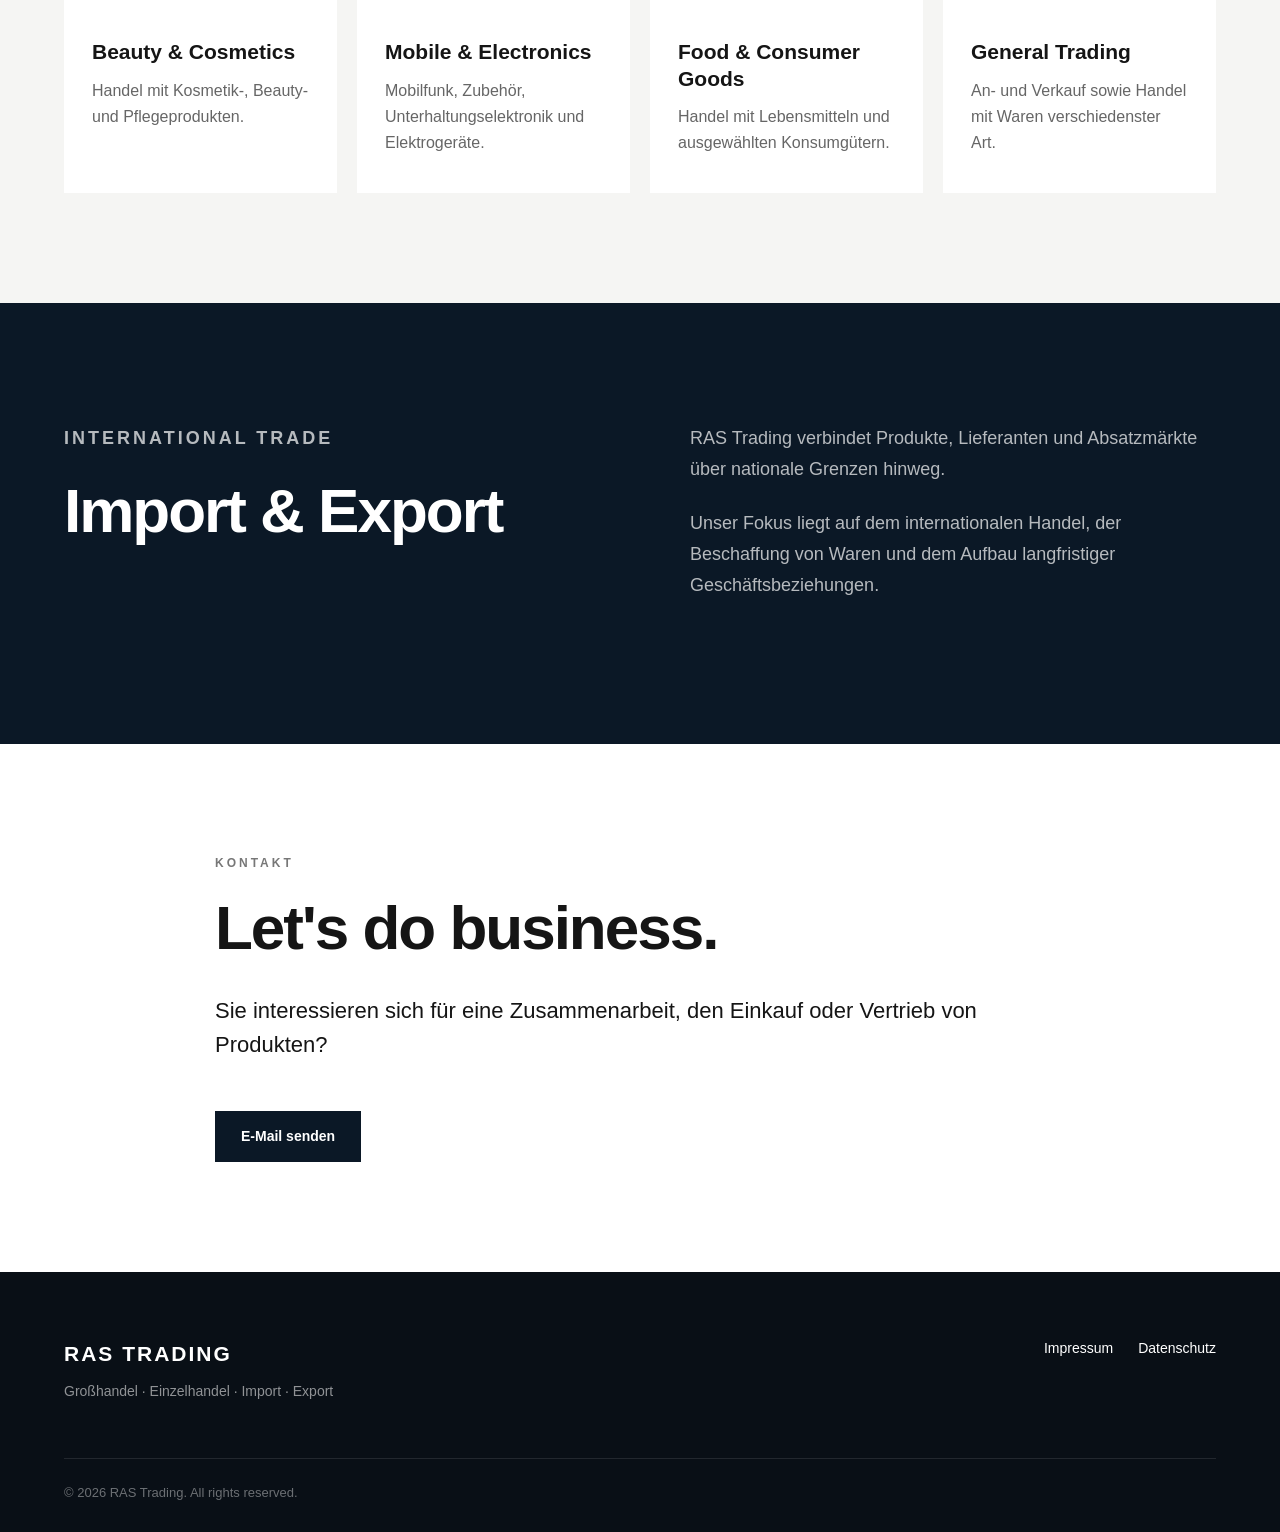
==== commit 824b0fc7: "Update index.html" ====
--- a/index.html
+++ b/index.html
@@ -13,9 +13,7 @@
     <link rel="stylesheet" href="css/style.css">
 </head>
 
-
 <body>
-
 
 <header class="header">
 
@@ -24,7 +22,6 @@
         <a href="#home" class="logo">
             RAS <span>TRADING</span>
         </a>
-
 
         <button
             class="menu-toggle"
@@ -37,31 +34,14 @@
             <span></span>
         </button>
 
-
         <nav class="main-nav" id="main-nav">
 
             <ul class="nav-links">
-
-                <li>
-                    <a href="#home">Home</a>
-                </li>
-
-                <li>
-                    <a href="#about">Über uns</a>
-                </li>
-
-                <li>
-                    <a href="#services">Geschäftsbereiche</a>
-                </li>
-
-                <li>
-                    <a href="#trade">Import & Export</a>
-                </li>
-
-                <li>
-                    <a href="#contact">Kontakt</a>
-                </li>
-
+                <li><a href="#home">Home</a></li>
+                <li><a href="#about">Über uns</a></li>
+                <li><a href="#services">Geschäftsbereiche</a></li>
+                <li><a href="#trade">Import & Export</a></li>
+                <li><a href="#contact">Kontakt</a></li>
             </ul>
 
         </nav>
@@ -71,9 +51,7 @@
 </header>
 
 
-
 <main>
-
 
     <!-- HERO -->
 
@@ -95,14 +73,13 @@
                 von Waren verschiedenster Produktbereiche.
             </p>
 
-            <a href="#contact" class="button hero-button">
+            <a href="#contact" class="button">
                 Geschäftsanfrage stellen
             </a>
 
         </div>
 
     </section>
-
 
 
     <!-- ABOUT -->
@@ -138,7 +115,6 @@
     </section>
 
 
-
     <!-- SERVICES -->
 
     <section id="services" class="section light">
@@ -153,9 +129,7 @@
                 Vielfältiger Handel.
             </h2>
 
-
             <div class="cards">
-
 
                 <div class="card">
 
@@ -172,7 +146,6 @@
                     </p>
 
                 </div>
-
 
 
                 <div class="card">
@@ -193,7 +166,6 @@
                 </div>
 
 
-
                 <div class="card">
 
                     <span class="card-number">
@@ -212,7 +184,6 @@
                 </div>
 
 
-
                 <div class="card">
 
                     <span class="card-number">
@@ -230,7 +201,6 @@
 
                 </div>
 
-
             </div>
 
         </div>
@@ -238,13 +208,11 @@
     </section>
 
 
-
     <!-- IMPORT & EXPORT -->
 
     <section id="trade" class="trade-section">
 
         <div class="container trade-grid">
-
 
             <div>
 
@@ -259,7 +227,7 @@
             </div>
 
 
-            <div class="trade-text">
+            <div>
 
                 <p>
                     RAS Trading verbindet Produkte, Lieferanten und
@@ -274,11 +242,9 @@
 
             </div>
 
-
-        </div>
-
-    </section>
-
+        </div>
+
+    </section>
 
 
     <!-- CONTACT -->
@@ -311,15 +277,12 @@
 
     </section>
 
-
 </main>
 
 
-
 <footer>
 
     <div class="container footer-content">
-
 
         <div>
 
@@ -346,7 +309,6 @@
 
         </div>
 
-
     </div>
 
 
@@ -357,32 +319,30 @@
 </footer>
 
 
-
 <script>
 
     const menuToggle = document.getElementById("menu-toggle");
     const mainNav = document.getElementById("main-nav");
-    const navLinks = document.querySelectorAll(".nav-links a");
-
 
     menuToggle.addEventListener("click", function () {
 
-        mainNav.classList.toggle("open");
         menuToggle.classList.toggle("active");
-
-        const isOpen = mainNav.classList.contains("open");
+        mainNav.classList.toggle("active");
+
+        const isOpen = mainNav.classList.contains("active");
 
         menuToggle.setAttribute("aria-expanded", isOpen);
 
     });
 
 
-    navLinks.forEach(function (link) {
-
-        link.addEventListener("click", function () {
-
-            mainNav.classList.remove("open");
+    document.querySelectorAll(".nav-links a").forEach(function(link) {
+
+        link.addEventListener("click", function() {
+
             menuToggle.classList.remove("active");
+            mainNav.classList.remove("active");
+
             menuToggle.setAttribute("aria-expanded", "false");
 
         });
--- a/css/style.css
+++ b/css/style.css
@@ -1,6 +1,6 @@
-/* ===============================
+/* ==========================================
    BASIC SETTINGS
-================================ */
+========================================== */
 
 * {
     margin: 0;
@@ -8,83 +8,189 @@
     box-sizing: border-box;
 }
 
+
 html {
     scroll-behavior: smooth;
-}
+    scroll-padding-top: 80px;
+}
+
 
 body {
     font-family: Arial, Helvetica, sans-serif;
+
     color: #151515;
     background: #ffffff;
+
     line-height: 1.6;
-}
+
+    overflow-x: hidden;
+}
+
 
 a {
     text-decoration: none;
     color: inherit;
 }
 
+
+button {
+    font: inherit;
+}
+
+
 .container {
     width: min(1180px, 90%);
     margin: 0 auto;
 }
 
+
 .narrow {
     max-width: 850px;
 }
 
 
-/* ===============================
+
+/* ==========================================
    HEADER
-================================ */
+========================================== */
 
 .header {
     position: sticky;
+
     top: 0;
+
     width: 100%;
+
     z-index: 1000;
 
-    background: rgba(255, 255, 255, 0.96);
+    background: rgba(255, 255, 255, 0.97);
+
     border-bottom: 1px solid #eeeeee;
 }
 
+
 .nav {
-    height: 80px;
+    min-height: 76px;
 
     display: flex;
     align-items: center;
     justify-content: space-between;
-}
+
+    position: relative;
+}
+
 
 .logo {
-    font-size: 24px;
+    font-size: 23px;
+
     font-weight: 700;
+
     letter-spacing: 2px;
-}
+
+    white-space: nowrap;
+
+    z-index: 1100;
+}
+
 
 .logo span {
     font-weight: 400;
 }
 
+
+.main-nav {
+    display: block;
+}
+
+
 .nav-links {
     display: flex;
+    align-items: center;
+
     gap: 32px;
+
     list-style: none;
 }
 
+
 .nav-links a {
+    display: block;
+
     font-size: 14px;
     font-weight: 500;
-}
+
+    padding: 10px 0;
+
+    transition: opacity 0.2s ease;
+}
+
 
 .nav-links a:hover {
-    opacity: 0.6;
-}
-
-
-/* ===============================
+    opacity: 0.55;
+}
+
+
+
+/* ==========================================
+   MOBILE MENU BUTTON
+========================================== */
+
+.menu-toggle {
+    display: none;
+
+    width: 42px;
+    height: 42px;
+
+    padding: 9px;
+
+    border: none;
+
+    background: transparent;
+
+    cursor: pointer;
+
+    flex-direction: column;
+    justify-content: center;
+
+    gap: 5px;
+
+    z-index: 1100;
+}
+
+
+.menu-toggle span {
+    display: block;
+
+    width: 100%;
+    height: 2px;
+
+    background: #151515;
+
+    transition:
+        transform 0.25s ease,
+        opacity 0.25s ease;
+}
+
+
+.menu-toggle.active span:nth-child(1) {
+    transform: translateY(7px) rotate(45deg);
+}
+
+
+.menu-toggle.active span:nth-child(2) {
+    opacity: 0;
+}
+
+
+.menu-toggle.active span:nth-child(3) {
+    transform: translateY(-7px) rotate(-45deg);
+}
+
+
+
+/* ==========================================
    HERO
-================================ */
+========================================== */
 
 .hero {
     min-height: 520px;
@@ -99,36 +205,47 @@
             rgba(8, 20, 34, 0.77)
         );
 
-    color: white;
-}
+    color: #ffffff;
+}
+
 
 .hero-content {
     padding-top: 20px;
-}
+    padding-bottom: 20px;
+}
+
 
 .eyebrow {
     font-size: 12px;
+
     font-weight: 600;
+
     letter-spacing: 4px;
 
     margin-bottom: 20px;
 
     opacity: 0.75;
 }
+
 
 .hero h1 {
     font-size: clamp(42px, 6vw, 78px);
+
     line-height: 1.02;
+
     letter-spacing: -2px;
 
-    max-width: 900px;
+    max-width: 930px;
 
     margin-bottom: 28px;
 }
+
 
 .hero-description {
     font-size: 19px;
 
+    line-height: 1.6;
+
     max-width: 620px;
 
     color: rgba(255, 255, 255, 0.78);
@@ -137,60 +254,77 @@
 }
 
 
-/* ===============================
+
+/* ==========================================
    BUTTONS
-================================ */
+========================================== */
 
 .button {
-    display: inline-block;
-
-    background: white;
-    color: #111;
-
-    padding: 15px 26px;
+    display: inline-flex;
+
+    align-items: center;
+    justify-content: center;
+
+    min-height: 50px;
+
+    background: #ffffff;
+
+    color: #111111;
+
+    padding: 14px 26px;
 
     font-size: 14px;
     font-weight: 600;
 
-    transition: 0.2s;
-}
+    transition:
+        transform 0.2s ease,
+        opacity 0.2s ease;
+}
+
 
 .button:hover {
     transform: translateY(-2px);
 }
 
+
 .dark-button {
     background: #0b1826;
-    color: white;
+
+    color: #ffffff;
 
     margin-top: 25px;
 }
 
 
-/* ===============================
-   SECTIONS
-================================ */
+
+/* ==========================================
+   GENERAL SECTIONS
+========================================== */
 
 .section {
-    padding: 120px 0;
-}
+    padding: 110px 0;
+}
+
 
 .light {
     background: #f5f5f3;
 }
 
+
 .section-label {
     text-transform: uppercase;
 
     font-size: 12px;
+
     font-weight: 600;
 
     letter-spacing: 3px;
 
-    margin-bottom: 25px;
-
-    color: #777;
-}
+    margin-bottom: 22px;
+
+    color: #777777;
+}
+
 
 .section h2,
 .trade-section h2 {
@@ -200,21 +334,23 @@
 
     letter-spacing: -2px;
 
-    margin-bottom: 35px;
-}
+    margin-bottom: 32px;
+}
+
 
 .large-text {
-    font-size: 23px;
+    font-size: 22px;
 
     line-height: 1.55;
 
-    margin-bottom: 25px;
-}
-
-
-/* ===============================
+    margin-bottom: 24px;
+}
+
+
+
+/* ==========================================
    CARDS
-================================ */
+========================================== */
 
 .cards {
     display: grid;
@@ -223,57 +359,72 @@
 
     gap: 20px;
 
-    margin-top: 65px;
-}
+    margin-top: 60px;
+}
+
 
 .card {
-    background: white;
-
-    padding: 36px 30px;
-
-    min-height: 260px;
+    background: #ffffff;
+
+    padding: 34px 28px;
+
+    min-height: 255px;
 
     border-top: 3px solid #0b1826;
 
-    transition: 0.25s;
-}
+    transition:
+        transform 0.25s ease,
+        box-shadow 0.25s ease;
+}
+
 
 .card:hover {
-    transform: translateY(-6px);
-}
+    transform: translateY(-5px);
+
+    box-shadow: 0 15px 35px rgba(0, 0, 0, 0.06);
+}
+
 
 .card-number {
     display: block;
 
     font-size: 12px;
 
-    color: #999;
-
-    margin-bottom: 50px;
-}
+    color: #999999;
+
+    margin-bottom: 45px;
+}
+
 
 .card h3 {
     font-size: 21px;
 
+    line-height: 1.25;
+
     margin-bottom: 12px;
 }
 
+
 .card p {
-    color: #666;
-}
-
-
-/* ===============================
-   TRADE SECTION
-================================ */
+    color: #666666;
+
+    line-height: 1.65;
+}
+
+
+
+/* ==========================================
+   IMPORT & EXPORT
+========================================== */
 
 .trade-section {
     background: #0b1826;
 
-    color: white;
-
-    padding: 130px 0;
-}
+    color: #ffffff;
+
+    padding: 120px 0;
+}
+
 
 .trade-grid {
     display: grid;
@@ -281,61 +432,73 @@
     grid-template-columns: 1fr 1fr;
 
     gap: 100px;
-}
+
+    align-items: start;
+}
+
 
 .trade-grid p {
-    font-size: 19px;
+    font-size: 18px;
+
+    line-height: 1.7;
 
     color: rgba(255, 255, 255, 0.7);
 
-    margin-bottom: 25px;
-}
+    margin-bottom: 24px;
+}
+
 
 .light-label {
     color: rgba(255, 255, 255, 0.5);
 }
 
 
-/* ===============================
+
+/* ==========================================
    CONTACT
-================================ */
+========================================== */
 
 .contact {
     text-align: left;
 }
 
 
-/* ===============================
+
+/* ==========================================
    FOOTER
-================================ */
+========================================== */
 
 footer {
     background: #090f16;
 
-    color: white;
-
-    padding: 70px 0 30px;
-}
+    color: #ffffff;
+
+    padding: 65px 0 28px;
+}
+
 
 .footer-content {
     display: flex;
 
     justify-content: space-between;
+    align-items: flex-start;
 
     gap: 40px;
 
-    margin-bottom: 60px;
-}
+    margin-bottom: 55px;
+}
+
 
 .footer-logo {
-    font-size: 22px;
-
-    font-weight: bold;
+    font-size: 21px;
+
+    font-weight: 700;
 
     letter-spacing: 2px;
 
     margin-bottom: 10px;
 }
+
 
 footer p {
     color: rgba(255, 255, 255, 0.55);
@@ -343,6 +506,7 @@
     font-size: 14px;
 }
 
+
 .footer-links {
     display: flex;
 
@@ -351,8 +515,14 @@
     font-size: 14px;
 }
 
+
+.footer-links a:hover {
+    opacity: 0.65;
+}
+
+
 .copyright {
-    padding-top: 25px;
+    padding-top: 24px;
 
     border-top: 1px solid rgba(255, 255, 255, 0.1);
 
@@ -362,58 +532,363 @@
 }
 
 
-/* ===============================
-   RESPONSIVE
-================================ */
-
-@media (max-width: 900px) {
+
+/* ==========================================
+   TABLET
+========================================== */
+
+@media (max-width: 1000px) {
 
     .cards {
         grid-template-columns: repeat(2, 1fr);
     }
 
+
+    .trade-grid {
+        gap: 60px;
+    }
+
+}
+
+
+
+/* ==========================================
+   MOBILE
+========================================== */
+
+@media (max-width: 760px) {
+
+    html {
+        scroll-padding-top: 66px;
+    }
+
+
+    .container {
+        width: 88%;
+    }
+
+
+    /* HEADER */
+
+    .nav {
+        min-height: 64px;
+    }
+
+
+    .logo {
+        font-size: 19px;
+
+        letter-spacing: 1.5px;
+    }
+
+
+    .menu-toggle {
+        display: flex;
+    }
+
+
+    .main-nav {
+        display: none;
+
+        position: absolute;
+
+        top: 64px;
+        left: -6.8%;
+
+        width: 113.6%;
+
+        background: #ffffff;
+
+        border-top: 1px solid #eeeeee;
+        border-bottom: 1px solid #eeeeee;
+
+        box-shadow: 0 12px 25px rgba(0, 0, 0, 0.06);
+    }
+
+
+    .main-nav.open {
+        display: block;
+    }
+
+
+    .nav-links {
+        display: flex;
+
+        flex-direction: column;
+
+        align-items: stretch;
+
+        gap: 0;
+
+        width: 88%;
+
+        margin: 0 auto;
+
+        padding: 12px 0 18px;
+    }
+
+
+    .nav-links li {
+        width: 100%;
+    }
+
+
+    .nav-links a {
+        width: 100%;
+
+        font-size: 16px;
+
+        padding: 14px 0;
+
+        border-bottom: 1px solid #eeeeee;
+    }
+
+
+    .nav-links li:last-child a {
+        border-bottom: none;
+    }
+
+
+
+    /* HERO */
+
+    .hero {
+        min-height: auto;
+
+        padding: 74px 0 78px;
+    }
+
+
+    .hero-content {
+        padding: 0;
+    }
+
+
+    .eyebrow {
+        font-size: 11px;
+
+        letter-spacing: 3px;
+
+        margin-bottom: 18px;
+    }
+
+
+    .hero h1 {
+        font-size: clamp(38px, 10.5vw, 52px);
+
+        line-height: 1.04;
+
+        letter-spacing: -1.5px;
+
+        margin-bottom: 24px;
+    }
+
+
+    .hero-description {
+        font-size: 17px;
+
+        line-height: 1.55;
+
+        max-width: 100%;
+
+        margin-bottom: 30px;
+    }
+
+
+    .hero-button {
+        min-width: 220px;
+    }
+
+
+
+    /* SECTIONS */
+
+    .section {
+        padding: 72px 0;
+    }
+
+
+    .section-label {
+        font-size: 11px;
+
+        letter-spacing: 2.5px;
+
+        margin-bottom: 17px;
+    }
+
+
+    .section h2,
+    .trade-section h2 {
+        font-size: 36px;
+
+        line-height: 1.1;
+
+        letter-spacing: -1.3px;
+
+        margin-bottom: 25px;
+    }
+
+
+    .large-text {
+        font-size: 19px;
+
+        line-height: 1.55;
+
+        margin-bottom: 20px;
+    }
+
+
+
+    /* CARDS */
+
+    .cards {
+        grid-template-columns: 1fr;
+
+        gap: 14px;
+
+        margin-top: 38px;
+    }
+
+
+    .card {
+        min-height: auto;
+
+        padding: 27px 24px 30px;
+    }
+
+
+    .card-number {
+        margin-bottom: 26px;
+    }
+
+
+    .card h3 {
+        font-size: 20px;
+    }
+
+
+    .card p {
+        font-size: 15px;
+    }
+
+
+
+    /* TRADE */
+
+    .trade-section {
+        padding: 75px 0;
+    }
+
+
     .trade-grid {
         grid-template-columns: 1fr;
 
-        gap: 30px;
-    }
-
-}
-
-
-@media (max-width: 700px) {
-
-    .nav-links {
-        display: none;
-    }
-
-    .nav {
-        height: 65px;
-    }
-
-    .hero {
-        min-height: 460px;
-    }
-
-    .hero h1 {
-        font-size: clamp(38px, 11vw, 56px);
-        letter-spacing: -1.5px;
-    }
-
-    .hero-description {
+        gap: 12px;
+    }
+
+
+    .trade-grid p {
         font-size: 17px;
-    }
-
-    .section {
-        padding: 80px 0;
-    }
-
-    .cards {
-        grid-template-columns: 1fr;
-    }
+
+        margin-bottom: 20px;
+    }
+
+
+
+    /* CONTACT */
+
+    .contact .large-text {
+        margin-bottom: 5px;
+    }
+
+
+    .dark-button {
+        width: 100%;
+
+        margin-top: 25px;
+    }
+
+
+
+    /* FOOTER */
+
+    footer {
+        padding: 48px 0 25px;
+    }
+
 
     .footer-content {
         flex-direction: column;
-    }
-
-}
+
+        gap: 32px;
+
+        margin-bottom: 38px;
+    }
+
+
+    .footer-links {
+        flex-direction: column;
+
+        gap: 12px;
+    }
+
+
+    .footer-links a {
+        display: block;
+
+        padding: 3px 0;
+    }
+
+
+    .copyright {
+        font-size: 12px;
+
+        line-height: 1.5;
+    }
+
+}
+
+
+
+/* ==========================================
+   VERY SMALL PHONES
+========================================== */
+
+@media (max-width: 390px) {
+
+    .container {
+        width: 90%;
+    }
+
+
+    .hero {
+        padding: 62px 0 68px;
+    }
+
+
+    .hero h1 {
+        font-size: 36px;
+    }
+
+
+    .hero-description {
+        font-size: 16px;
+    }
+
+
+    .section h2,
+    .trade-section h2 {
+        font-size: 32px;
+    }
+
+
+    .large-text {
+        font-size: 18px;
+    }
+
+
+    .button {
+        width: 100%;
+    }
+
+}
